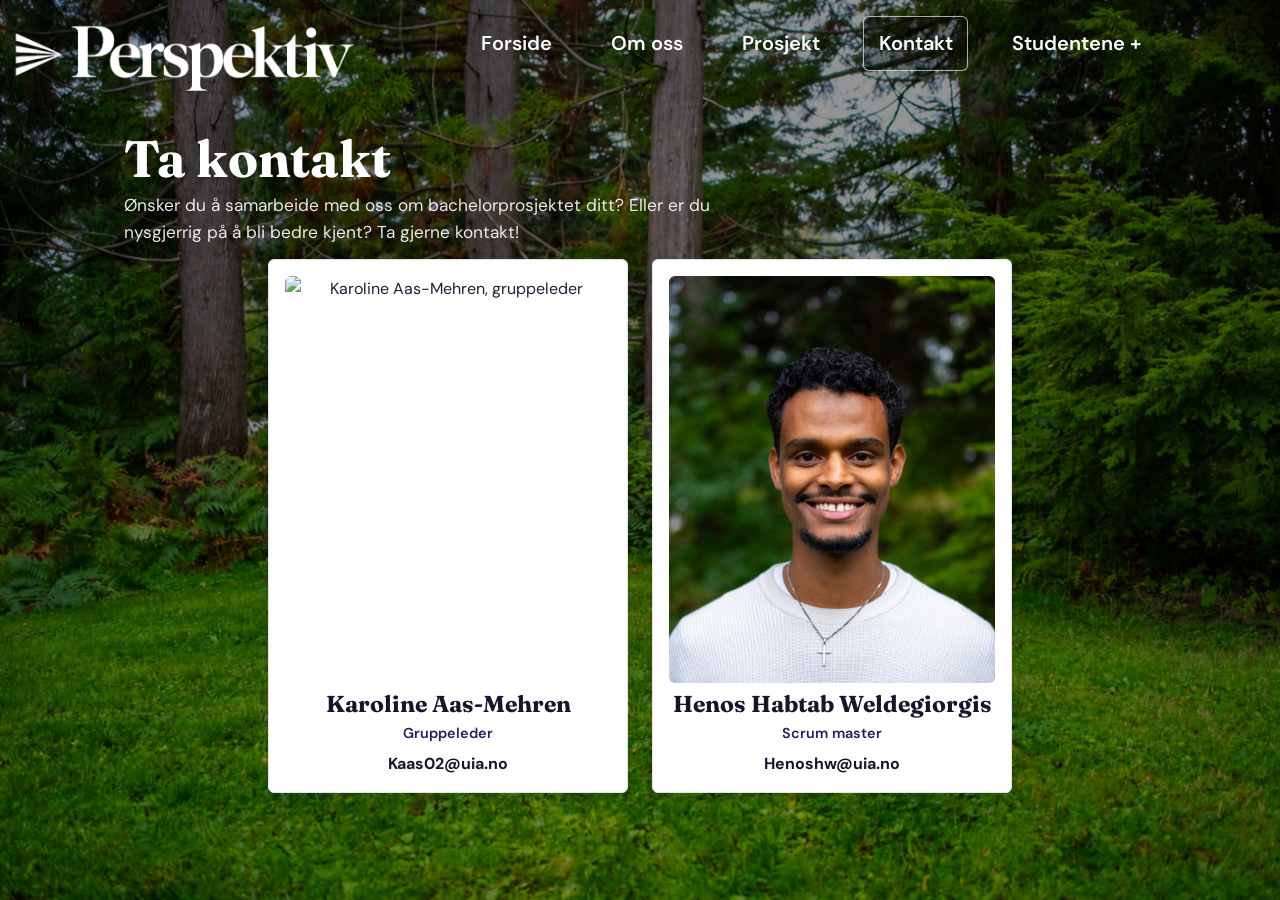
==== kontakt.html @ 9142727f "Oppdaterte kontakt, prosjekt og studentene Updated todo list  `feat: oppdater navigasjon, kontakt- o" ====
<!DOCTYPE html>
<html lang="no">
<head>
  <meta charset="UTF-8" />
  <meta name="viewport" content="width=device-width, initial-scale=1.0" />
  <title>Ta kontakt – Gruppe 3 IS-310</title>
  <meta name="description" content="Ta kontakt med Gruppe 3 i IS-310 Prosjektgjennomføring." />
  <link rel="stylesheet" href="css/style.css" />
</head>
<body class="contact-page">
  <header class="site-header">
    <div class="container">
      <nav class="main-nav" aria-label="Hovednavigasjon">
        <ul>
          <li><a href="index.html">Forside</a></li>
          <li><a href="om-oss.html">Om oss</a></li>
          <li><a href="prosjekt.html">Prosjekt</a></li>
          <li><a href="kontakt.html" class="active" aria-current="page">Kontakt</a></li>
          <li class="student-menu">
            <details>
              <summary>Studentene</summary>
              <ul class="student-menu-list">
                <li><a href="studenter/student1.html">Emma</a></li>
                <li><a href="studenter/student2.html">Milana</a></li>
                <li><a href="studenter/student3.html">Helle</a></li>
                <li><a href="studenter/student4.html">Halvard</a></li>
                <li><a href="studenter/student5.html">Karoline</a></li>
                <li><a href="studenter/student6.html">Henos</a></li>
              </ul>
            </details>
          </li>
        </ul>
      </nav>
    </div>
  </header>

  <a class="fixed-logo" href="index.html" aria-label="Gå til forsiden">
    <img src="images/Logo/Logo.png" data-large-logo="images/Logo/Logo.png" data-small-logo="images/Logo/Perspektiv.png" alt="Perspektiv" />
  </a>

  <main class="contact-content">
    <section class="hero contact-hero">
      <div class="container">
        <h1>Ta kontakt</h1>
        <p>Ønsker du å samarbeide med oss om bachelorprosjektet ditt? Eller er du nysgjerrig på å bli bedre kjent? Ta gjerne kontakt!</p>
      </div>
    </section>

    <section class="section container">
      <div class="contact-grid">
        <article class="contact-card">
          <img src="images/Logo/Ta Kontakt/Gruppe leder.jpg" alt="Karoline Aas-Mehren, gruppeleder" />
          <h2>Karoline Aas-Mehren</h2>
          <p class="role">Gruppeleder</p>
          <a href="mailto:Kaas02@uia.no">Kaas02@uia.no</a>
        </article>

        <article class="contact-card">
          <img src="images/Logo/Ta Kontakt/Scrum master.jpg" alt="Henos Habtab Weldegiorgis, scrum master" />
          <h2>Henos Habtab Weldegiorgis</h2>
          <p class="role">Scrum master</p>
          <a href="mailto:Henoshw@uia.no">Henoshw@uia.no</a>
        </article>
      </div>
    </section>
  </main>

  <script src="js/logo-scroll.js"></script>
</body>
</html>
---- css/style.css ----
/* ==========================================================================
   IS-310 Gruppe 3 – Felles stilark
   ========================================================================== */

@import url("https://fonts.googleapis.com/css2?family=DM+Sans:opsz,wght@9..40,400;9..40,500;9..40,600;9..40,700&family=Fraunces:opsz,wght@9..144,600;9..144,700&display=swap");

:root {
  --color-primary: #17152b;
  --color-primary-dark: #17152b;
  --color-secondary: #291c5c;
  --color-accent: #09203f;
  --color-hero-accent: #ffffff;
  --color-bg: #f8f7fb;
  --color-surface: #ffffff;
  --color-text: #202033;
  --color-muted: #291c5c;
  --color-border: #e4e1f0;
  --color-highlight: #f0edff;
  --radius: 6px;
  --max-width: 1080px;
  --shadow: 0 8px 24px rgba(23, 21, 43, 0.1);
}

* {
  box-sizing: border-box;
}

html {
  scroll-behavior: smooth;
}

body {
  margin: 0;
  font-family: "DM Sans", "Segoe UI", sans-serif;
  background-color: var(--color-bg);
  color: var(--color-text);
  line-height: 1.6;
}

a {
  color: var(--color-primary);
  text-decoration: none;
}

a:hover,
a:focus {
  text-decoration: underline;
}

img {
  max-width: 100%;
  display: block;
}

.container {
  max-width: var(--max-width);
  margin: 0 auto;
  padding: 0 1.5rem;
}

.site-header {
  background-color: transparent;
  color: #fff;
  position: absolute;
  top: 0;
  width: 100%;
  z-index: 20;
}

.student-page .site-header {
  z-index: 30;
}

.site-header .container {
  display: flex;
  align-items: center;
  justify-content: flex-end;
  flex-wrap: wrap;
  min-height: 4.5rem;
  padding-top: 1rem;
  padding-bottom: 1rem;
}

.fixed-logo {
  --logo-width: clamp(182px, 31.2vw, 364px);
  display: block;
  left: 1.5rem;
  position: fixed;
  top: 1.25rem;
  transform-origin: top left;
  will-change: transform;
  width: var(--logo-width);
  z-index: 30;
}

.student-page .fixed-logo {
  --logo-width: clamp(110px, 18vw, 170px);
  z-index: 5;
}

.fixed-logo img {
  height: auto;
  transition: filter 0.2s ease;
  width: 100%;
}

.fixed-logo.logo-over-image img {
  filter: brightness(0) invert(1);
}

.site-title {
  font-family: "Fraunces", Georgia, serif;
  font-size: 1.35rem;
  font-weight: 700;
  letter-spacing: 0;
  margin: 0;
  color: #fff;
}

.site-title a {
  color: #fff;
}

.site-title a:hover {
  text-decoration: none;
}

.main-nav ul {
  list-style: none;
  display: flex;
  flex-wrap: wrap;
  gap: 1.5rem;
  margin: 0;
  padding: 0;
}

.main-nav a {
  color: #fff;
  font-size: 1.08rem;
  font-weight: 600;
  border: 1px solid transparent;
  border-radius: var(--radius);
  display: inline-block;
  padding: 0.5rem 0.75rem;
}

.main-nav a:hover,
.main-nav a:focus,
.main-nav a.active {
  background-color: rgba(255, 255, 255, 0.16);
  border-color: rgba(255, 255, 255, 0.75);
  color: #fff;
  text-decoration: none;
}

.student-menu {
  position: relative;
}

.student-menu details {
  position: relative;
}

.student-menu summary {
  border: 1px solid transparent;
  border-radius: var(--radius);
  color: #fff;
  cursor: pointer;
  display: inline-block;
  font-size: 0.94rem;
  font-weight: 600;
  list-style: none;
  padding: 0.35rem 0.6rem;
}

.student-menu summary::-webkit-details-marker {
  display: none;
}

.student-menu summary::after {
  content: " +";
}

.student-menu details[open] summary,
.student-menu summary:hover,
.student-menu summary:focus {
  background-color: rgba(255, 255, 255, 0.16);
  border-color: rgba(255, 255, 255, 0.75);
  color: #fff;
}

.student-menu details[open] summary::after {
  content: " -";
}

.student-page .student-menu summary {
  background-color: rgba(255, 255, 255, 0.16);
  border-color: rgba(255, 255, 255, 0.75);
  color: #fff;
}

.student-page .main-nav a,
.student-page .student-menu summary {
  color: var(--color-primary-dark);
}

.student-page .main-nav a:hover,
.student-page .main-nav a:focus,
.student-page .student-menu summary:hover,
.student-page .student-menu summary:focus {
  background-color: var(--color-highlight);
  border-color: var(--color-border);
  color: var(--color-primary-dark);
}

.student-menu-list {
  background-color: var(--color-surface);
  border: 1px solid var(--color-border);
  border-radius: var(--radius);
  box-shadow: var(--shadow);
  display: grid;
  gap: 0;
  left: 0;
  margin: 0.75rem 0 0;
  min-width: 10rem;
  padding: 0.4rem;
  position: absolute;
  top: 100%;
  z-index: 20;
}

.student-menu details:not([open]) .student-menu-list {
  display: none;
}

.student-menu details[open] .student-menu-list {
  display: grid;
}

.student-menu-list li {
  width: 100%;
}

.student-menu-list a {
  color: var(--color-text);
  display: block;
  padding: 0.5rem 0.7rem;
}

.student-menu-list a:hover,
.student-menu-list a:focus,
.student-menu-list a.active {
  background-color: var(--color-highlight);
  color: var(--color-primary-dark);
}

.student-page-nav {
  display: flex;
  flex-wrap: wrap;
  gap: 0.65rem;
  padding-top: 5.5rem;
  position: relative;
  z-index: 1;
}

.student-page-nav a {
  border: 1px solid var(--color-border);
  border-radius: var(--radius);
  color: var(--color-primary-dark);
  display: inline-block;
  font-weight: 600;
  line-height: 1.2;
  padding: 0.45rem 0.75rem;
  position: relative;
  z-index: 1;
}

.student-page-nav a:hover,
.student-page-nav a:focus,
.student-page-nav a.active {
  background-color: var(--color-primary);
  border-color: var(--color-primary);
  color: #fff;
  text-decoration: none;
}

/* ---------- Hero-seksjon ---------- */

.hero {
  align-items: stretch;
  background: url("../images/Zoomed%20ut.jpg") center / cover;
  border-bottom: 1px solid var(--color-border);
  color: #fff;
  display: flex;
  min-height: 100vh;
  min-height: 100svh;
  padding: 8rem 0 4.5rem;
  text-align: left;
}

.contact-hero {
  background: none;
  border-bottom: none;
  color: var(--color-primary-dark);
  min-height: auto;
  padding: 6rem 0 1.5rem;
}

.contact-page .site-header {
  color: #fff;
  z-index: 20;
}

.contact-page .main-nav a,
.contact-page .student-menu summary {
  color: #fff;
  font-size: 1.25rem;
  padding: 0.65rem 0.9rem;
}

.contact-page .main-nav ul {
  gap: 1.75rem;
}

.contact-page .student-menu-list a {
  color: var(--color-text);
}

.contact-page .student-menu-list a:hover,
.contact-page .student-menu-list a:focus {
  color: var(--color-primary-dark);
}

.contact-page .main-nav a.active,
.contact-page .main-nav a:hover,
.contact-page .main-nav a:focus {
  background-color: rgba(0, 0, 0, 0.28);
  border-color: rgba(255, 255, 255, 0.65);
  color: #fff;
}

.contact-page .fixed-logo img {
  filter: brightness(0) invert(1);
}

.contact-page .site-header .main-nav a:hover,
.contact-page .student-menu summary:hover,
.contact-page .student-menu summary:focus {
  color: #fff;
}

.contact-hero h1,
.contact-hero p {
  color: #fff;
}

.contact-hero .container {
  align-items: flex-start;
  justify-content: flex-start;
}

.hero .container {
  align-items: flex-start;
  display: flex;
  flex-direction: column;
  justify-content: flex-end;
  width: 100%;
}

.hero-copy {
  max-width: 680px;
}

.hero h1 {
  font-family: "Fraunces", Georgia, serif;
  font-size: clamp(2.4rem, 5vw, 5rem);
  line-height: 1.08;
  margin: 0 0 1rem;
}

.hero h1 span {
  color: var(--color-hero-accent);
}

.hero p {
  font-size: clamp(1rem, 1.5vw, 1.3rem);
  max-width: 640px;
  margin: 0 0 1.75rem;
  color: rgba(255, 255, 255, 0.86);
}

.contact-page .hero p {
  color: rgba(255, 255, 255, 0.9);
}

.contact-page {
  background: linear-gradient(rgba(0, 0, 0, 0.42), rgba(0, 0, 0, 0.42)), url("../images/Trees.png") center center / cover no-repeat fixed;
  height: 100svh;
  overflow: hidden;
}

.contact-page > * {
  position: relative;
  z-index: 1;
}

.contact-page .contact-content {
  transform: none;
}

.contact-page .fixed-logo {
  --logo-width: clamp(182px, 31.2vw, 364px);
  left: 0;
  position: fixed;
  top: 0;
}

.contact-page .contact-hero {
  padding: 2.75rem 0 0.25rem;
}

.contact-page .contact-hero h1 {
  font-size: clamp(2rem, 4vw, 3.25rem);
  margin-bottom: 0.35rem;
}

.contact-page .contact-hero p {
  font-size: clamp(0.92rem, 1.35vw, 1.1rem);
  margin-bottom: 0;
}

.contact-page .section {
  padding: 0.25rem 1.5rem 0;
}

.contact-page .contact-content .section {
  padding: 0.25rem 1.5rem 0;
}

.contact-page .contact-grid {
  gap: 1.5rem;
  grid-template-columns: repeat(2, minmax(0, 360px));
  justify-content: center;
  justify-items: center;
  margin-top: 0.25rem;
}

.contact-page .contact-card {
  justify-self: center;
  padding: 1rem;
  width: min(100%, 360px);
}

.contact-page .contact-card img {
  aspect-ratio: 4 / 5;
  max-width: none;
  margin-bottom: 0.5rem;
  width: 100%;
}

.contact-page .contact-card h2 {
  font-size: clamp(1rem, 1.8vw, 1.45rem);
  line-height: 1.15;
}

.contact-page .contact-card .role {
  font-size: 0.9rem;
  margin-bottom: 0.35rem;
}

.btn {
  display: inline-block;
  padding: 0.78rem 1.35rem;
  background-color: var(--color-accent);
  color: #fff;
  font-weight: 700;
  border-radius: var(--radius);
  transition: transform 0.15s ease, box-shadow 0.15s ease;
}

.scroll-indicator {
  margin-top: 1.5rem;
}

.scroll-indicator a {
  display: inline-flex;
  align-items: center;
  justify-content: center;
  width: 2.8rem;
  height: 2.8rem;
  border: 1px solid rgba(255, 255, 255, 0.7);
  border-radius: 50%;
  background: rgba(255, 255, 255, 0.08);
  color: #fff;
  font-size: 1.7rem;
  line-height: 1;
  text-decoration: none;
  transition: transform 0.15s ease, background-color 0.15s ease;
}

.scroll-indicator a:hover,
.scroll-indicator a:focus {
  transform: translateY(2px);
  background: rgba(255, 255, 255, 0.16);
  text-decoration: none;
}

.btn:hover,
.btn:focus {
  transform: translateY(-2px);
  box-shadow: 0 6px 14px rgba(0, 0, 0, 0.15);
  text-decoration: none;
}

/* ---------- Generelle seksjoner ---------- */

.section {
  padding: 3.75rem 0;
}

.cta-row {
  margin-top: 1rem;
}

.about-page .section {
  padding: 1.25rem 0;
}

.about-page > .section:not(#om-oss-start):not(.about-media-section):not(.about-highlights) {
  display: none;
}

.about-media-section {
  align-items: center;
  display: grid;
  gap: clamp(1.5rem, 5vw, 4rem);
  grid-template-columns: minmax(0, 0.8fr) minmax(0, 1.4fr);
  padding-bottom: 3rem;
  padding-top: 3rem;
}

.about-video-copy {
  max-width: 28rem;
}

.about-text-copy {
  grid-column: 1;
}

.about-text-copy > p {
  color: var(--color-muted);
  margin: 0 0 0.85rem;
}

.about-text-copy > p:first-of-type {
  color: var(--color-primary-dark);
  font-family: "Fraunces", Georgia, serif;
  font-size: 1.2rem;
  line-height: 1.3;
}

.about-video-column {
  grid-column: 2;
}

.about-kicker {
  color: var(--color-accent);
  font-size: 0.76rem;
  font-weight: 700;
  letter-spacing: 0.08em;
  margin: 0 0 0.5rem;
  text-transform: uppercase;
}

.about-media-section h2 {
  font-size: clamp(1.7rem, 3vw, 2.6rem);
  margin-bottom: 0.7rem;
}

.about-text-copy > p:last-child {
  color: var(--color-muted);
  margin-bottom: 0;
}

.about-video {
  background-color: #101b2d;
  border-radius: var(--radius);
  box-shadow: var(--shadow);
  display: block;
  max-height: 30rem;
  object-fit: cover;
  width: 100%;
}

.about-highlights {
  display: grid;
  gap: 1rem;
  grid-template-columns: repeat(3, minmax(0, 1fr));
  padding-bottom: 3.5rem;
  padding-top: 0;
}

.about-highlights article {
  background-color: var(--color-surface);
  border: 1px solid var(--color-border);
  border-top: 3px solid var(--color-accent);
  border-radius: var(--radius);
  box-shadow: var(--shadow);
  padding: 1.25rem;
}

.about-highlights strong {
  color: var(--color-primary-dark);
  display: block;
  font-family: "Fraunces", Georgia, serif;
  font-size: 1.15rem;
  margin-bottom: 0.25rem;
}

.about-highlights h3 {
  color: var(--color-primary-dark);
  font-family: "Fraunces", Georgia, serif;
  font-size: 1.35rem;
  line-height: 1.15;
  margin: 0 0 0.75rem;
}

.about-highlights p {
  color: var(--color-muted);
  margin: 0 0 0.75rem;
}

.about-highlights p:last-child {
  margin-bottom: 0;
}

.section h2 {
  font-family: "Fraunces", Georgia, serif;
  font-size: 2rem;
  line-height: 1.2;
  margin: 0 0 1rem;
  color: var(--color-primary-dark);
}

.section-intro {
  max-width: 720px;
  margin: 0 auto 2rem;
  text-align: center;
  color: var(--color-muted);
}

/* ---------- Kontakt og CTA ---------- */

.contact-grid {
  display: grid;
  grid-template-columns: repeat(auto-fit, minmax(260px, 1fr));
  gap: 1.5rem;
  margin-top: 2rem;
}

.contact-card {
  background-color: var(--color-surface);
  border: 1px solid var(--color-border);
  border-radius: var(--radius);
  box-shadow: var(--shadow);
  padding: 1.5rem;
  text-align: center;
}

.contact-card img {
  width: 100%;
  max-width: 320px;
  aspect-ratio: 4 / 5;
  object-fit: cover;
  border-radius: var(--radius);
  margin: 0 auto 1rem;
  display: block;
}

.contact-card h2 {
  font-family: "Fraunces", Georgia, serif;
  font-size: 1.8rem;
  margin: 0 0 0.25rem;
  color: var(--color-primary-dark);
}

.contact-card .role {
  color: var(--color-muted);
  font-weight: 600;
  margin: 0 0 0.75rem;
}

.contact-card a {
  font-weight: 700;
  color: var(--color-primary);
}

/* ---------- Studentkort på forsiden ---------- */

.student-grid {
  display: grid;
  grid-template-columns: repeat(auto-fit, minmax(220px, 1fr));
  gap: 1.5rem;
}

@media (min-width: 900px) {
  .student-grid {
    grid-template-columns: repeat(6, 1fr);
  }

  .student-grid .card {
    grid-column: span 2;
  }
}

.card {
  background-color: var(--color-surface);
  border: 1px solid var(--color-border);
  border-radius: var(--radius);
  box-shadow: var(--shadow);
  padding: 1.75rem 1.5rem;
  text-align: center;
  transition: transform 0.15s ease, box-shadow 0.15s ease;
  position: relative;
}

.card:hover {
  transform: translateY(-4px);
  box-shadow: 0 12px 28px rgba(23, 21, 43, 0.14);
}

.card > a::after {
  content: "";
  position: absolute;
  inset: 0;
  border-radius: var(--radius);
}

.card .avatar {
  width: 96px;
  height: 96px;
  border-radius: 50%;
  background-color: var(--color-highlight);
  overflow: hidden;
  margin: 0 auto 1rem;
  display: flex;
  align-items: center;
  justify-content: center;
  font-size: 2rem;
  font-weight: 700;
  color: var(--color-primary);
}

.card .avatar img {
  height: 100%;
  object-fit: cover;
  width: 100%;
}

.card h3 {
  font-family: "Fraunces", Georgia, serif;
  margin: 0 0 0.25rem;
}

.card .role {
  color: var(--color-muted);
  font-size: 0.95rem;
  margin-bottom: 1rem;
}

.card-links a {
  display: inline-block;
  margin: 0 0.35rem;
  font-weight: 600;
}

/* ---------- Verdiliste / kvaliteter ---------- */

.value-list {
  list-style: none;
  padding: 0;
  margin: 0;
  display: grid;
  grid-template-columns: repeat(12, minmax(0, 1fr));
  gap: 1rem;
  align-items: stretch;
}

.value-list li {
  background-color: var(--color-surface);
  border: 1px solid var(--color-border);
  border-radius: var(--radius);
  border-left: 3px solid var(--color-accent);
  padding: 1.1rem 1.25rem;
  box-shadow: var(--shadow);
  grid-column: span 4;
}

.value-list li:nth-child(4),
.value-list li:nth-child(5) {
  grid-column: span 6;
  justify-self: center;
  width: min(100%, 27rem);
}

.value-list li strong {
  display: block;
  color: var(--color-primary-dark);
  margin-bottom: 0.25rem;
}

/* ---------- Praksisprosjekter ---------- */

.practice-section {
  padding-top: 0;
}

.practice-grid {
  display: grid;
  grid-template-columns: repeat(4, minmax(0, 1fr));
  gap: 1rem;
}

.practice-card {
  display: flex;
  flex-direction: column;
  align-items: flex-start;
  background-color: var(--color-surface);
  border: 1px solid var(--color-border);
  border-radius: var(--radius);
  box-shadow: var(--shadow);
  padding: 1.5rem;
  transition: transform 0.15s ease, box-shadow 0.15s ease;
}

.practice-card:hover {
  transform: translateY(-4px);
  box-shadow: 0 12px 28px rgba(23, 21, 43, 0.14);
}

.practice-logo {
  display: flex;
  align-items: center;
  justify-content: center;
  width: 100%;
  height: 5rem;
  margin-bottom: 1rem;
}

.practice-logo img {
  max-height: 5rem;
  max-width: 100%;
  object-fit: contain;
}

.practice-card h3 {
  margin: 0 0 0.5rem;
  font-family: "Fraunces", Georgia, serif;
}

.practice-card p {
  flex-grow: 1;
  margin: 0 0 1.25rem;
  color: var(--color-muted);
}

.practice-card .btn {
  margin-top: auto;
}

@media (max-width: 767px) {
  .about-media-section {
    gap: 1.25rem;
    grid-template-columns: 1fr;
    padding-bottom: 2rem;
    padding-top: 2rem;
  }

  .about-text-copy,
  .about-video-column {
    grid-column: 1;
  }

  .about-highlights {
    gap: 1.5rem;
    grid-template-columns: 1fr;
    padding-bottom: 2.5rem;
  }

  .value-list {
    grid-template-columns: 1fr;
  }

  .value-list li,
  .value-list li:nth-child(4),
  .value-list li:nth-child(5) {
    grid-column: auto;
    width: 100%;
    justify-self: stretch;
  }

  .practice-section {
    padding-top: 1rem;
  }

  .practice-grid {
    grid-template-columns: 1fr;
  }
}

/* ---------- Studentprofilside ---------- */

.student-page {
  height: 100svh;
  overflow: hidden;
}

.student-page main {
  height: calc(100svh - 4.25rem);
  overflow: hidden;
}

.student-page main > .section:first-of-type {
  padding: 0.7rem 1.5rem 0;
}

.profile {
  margin: 0 auto;
  max-width: 980px;
  background-color: var(--color-surface);
  border: 1px solid var(--color-border);
  border-radius: var(--radius);
  box-shadow: var(--shadow);
  padding: 1.5rem;
  display: grid;
  grid-template-columns: 180px 1fr;
  gap: 2.25rem;
}

.profile .avatar {
  width: 160px;
  height: 160px;
  border-radius: 50%;
  background-color: var(--color-highlight);
  overflow: hidden;
  display: flex;
  align-items: center;
  justify-content: center;
  font-size: 3rem;
  font-weight: 700;
  color: var(--color-primary);
}

.profile .avatar img {
  height: 100%;
  object-fit: cover;
  width: 100%;
}

.profile-sidebar {
  width: 160px;
}

.student-project {
  align-self: start;
  text-align: center;
  width: 160px;
}

.student-project h2 {
  color: var(--color-primary-dark);
  font-size: 1rem;
  margin: 1.5rem 0 0.5rem;
}

.student-project a {
  align-items: center;
  display: flex;
  height: 4.5rem;
  justify-content: center;
  padding: 0;
  position: relative;
}

.student-project a:hover,
.student-project a:focus {
  text-decoration: none;
}

.student-project img {
  max-height: 100%;
  max-width: 100%;
  object-fit: contain;
}

.student-project img.uia-project-logo {
  max-width: 78%;
}

.student-project img.krs-project-logo {
  transform: scale(1.15);
}

.profile .role {
  color: var(--color-primary);
  font-weight: 600;
  font-size: 0.95rem;
  margin: 0.25rem 0 0.75rem;
  letter-spacing: 0.01em;
  padding-bottom: 0.75rem;
  border-bottom: 1px solid var(--color-border);
}

.profile-links{
  display: flex;
  gap: 0.5rem;
  margin-top: 0.75rem;
}

.student-page .profile h1 {
  font-size: clamp(1.9rem, 3vw, 2.8rem);
  line-height: 1.1;
  margin: 0;
}

.student-page .profile p:not(.role) {
  font-size: clamp(0.88rem, 1.2vw, 1.05rem);
  line-height: 1.4;
  margin: 0 0 0.65rem;
}

.icon-link{
  width: 34px;
  height: 34px;
  border-radius: 50%;
  border: 1.5px solid currentColor;
  display: flex;
  align-items: center;
  justify-content: center;
  transition: background-color .15s, color .15s;
}

.icon-link svg{
  width: 16px;
  height: 16px;
  fill: currentColor;
}

.icon-link:hover,
.icon-link:focus-visible{
  background-color: currentColor;
}

.mail-text {
  display: inline-flex;
  align-items: center;
  font-size: 0.92rem;
  color: var(--color-muted);
  font-weight: 500;
  margin-left: 4px;
}

.mail-text:hover,
.mail-text:focus-visible {
  color: var(--color-primary);
  text-decoration: underline;
}

.icon-link:hover svg,
.icon-link:focus-visible svg{
  fill: var(--bakgrunnsfarge, #fff);
}

.video-placeholder {
  background-color: #eaf1ed;
  border: 2px dashed var(--color-border);
  border-radius: var(--radius);
  padding: 2rem;
  text-align: center;
  color: var(--color-muted);
  margin-top: 1.5rem;
}

@media (max-width: 640px) {
  .student-page .profile {
    grid-template-columns: 72px 1fr;
    gap: 0.75rem;
    padding: 0.75rem;
  }

  .student-page .profile .avatar {
    height: 64px;
    margin: 0;
    width: 64px;
  }

  .student-page .profile h1 {
    font-size: 1.5rem;
  }

  .student-page .profile .role {
    font-size: 0.75rem;
    margin-bottom: 0.45rem;
    padding-bottom: 0.4rem;
  }

  .student-page .profile p:not(.role) {
    font-size: 0.75rem;
    line-height: 1.3;
    margin-bottom: 0.4rem;
  }
}

/* ---------- Prosjektside ---------- */

.project-page {
  background-color: #101b2d;
}

.project-page .site-header {
  color: #fff;
}

.project-hero {
  align-items: flex-end;
  background: linear-gradient(90deg, rgba(8, 18, 32, 0.82) 0%, rgba(8, 18, 32, 0.54) 32%, rgba(8, 18, 32, 0.16) 72%, rgba(8, 18, 32, 0.04) 100%), url("../images/NRL-Bilder/Helikopter.jpg") center / cover;
  display: flex;
  min-height: 78svh;
  padding: 8rem 0 4rem;
}

.project-hero-overlay {
  color: #fff;
  margin-left: max(1.5rem, calc((100vw - var(--max-width)) / 2 + 1.5rem));
  max-width: min(42rem, calc(100% - 3rem));
  padding: 0;
  text-shadow: 0 2px 14px rgba(0, 0, 0, 0.35);
}

.project-kicker {
  color: #d8e2f0;
  font-size: 0.76rem;
  font-weight: 700;
  letter-spacing: 0.08em;
  margin: 0 0 0.55rem;
  text-transform: uppercase;
}

.project-hero h1 {
  color: #fff;
  font-family: "Fraunces", Georgia, serif;
  font-size: clamp(2rem, 4vw, 3.6rem);
  line-height: 1.05;
  margin: 0 0 0.9rem;
}

.project-intro {
  max-width: 38rem;
}

.project-intro p {
  color: #f5f7fb;
  font-size: clamp(0.92rem, 1.25vw, 1.08rem);
  line-height: 1.55;
  margin: 0 0 0.8rem;
}

.project-intro p:last-child {
  margin-bottom: 0;
}

.project-section {
  padding-bottom: 4rem;
  padding-top: 4rem;
}

.project-section-heading {
  margin-bottom: 1.5rem;
  max-width: 42rem;
}

.project-page .project-section-heading .project-kicker {
  color: #d8e2f0;
}

.project-section h2 {
  color: #fff;
  font-family: "Fraunces", Georgia, serif;
  font-size: clamp(1.8rem, 3vw, 2.7rem);
  line-height: 1.1;
  margin: 0;
}

.project-cta {
  display: flex;
  justify-content: center;
  margin: 2rem 0 0;
  padding: 0 1.5rem 3rem;
}

.project-cta .btn {
  background: transparent;
  border: 1px solid rgba(255, 255, 255, 0.7);
  box-shadow: none;
  color: #fff;
  font-size: 0.95rem;
  letter-spacing: 0.02em;
  padding: 0.9rem 1.5rem;
}

.project-cta .btn:hover,
.project-cta .btn:focus {
  background: rgba(255, 255, 255, 0.06);
  border-color: rgba(255, 255, 255, 0.9);
}

.project-practice-links {
  display: grid;
  gap: 1rem;
  grid-template-columns: repeat(4, minmax(0, 1fr));
  margin: 0 auto;
  max-width: var(--max-width);
  padding: 0 1.5rem 4rem;
}

.project-practice-links a {
  align-items: center;
  background: #fff;
  border: 1px solid rgba(255, 255, 255, 0.8);
  border-radius: var(--radius);
  display: flex;
  height: 7rem;
  justify-content: center;
  padding: 1rem;
  transition: transform 0.15s ease, box-shadow 0.15s ease;
}

.project-practice-links a:hover,
.project-practice-links a:focus {
  box-shadow: 0 10px 24px rgba(0, 0, 0, 0.2);
  transform: translateY(-3px);
}

.project-practice-links img {
  max-height: 100%;
  max-width: 100%;
  object-fit: contain;
}

.solution-grid {
  display: grid;
  gap: 1.5rem;
  grid-template-columns: repeat(12, minmax(0, 1fr));
}

.news-collage {
  display: grid;
  gap: 1.5rem;
  grid-template-columns: repeat(12, minmax(0, 1fr));
}

.solution-grid figure,
.news-collage figure {
  break-inside: avoid;
  margin: 0;
  overflow: hidden;
  border-radius: 16px;
}

.solution-grid img,
.news-collage img {
  display: block;
  height: auto;
  width: 100%;
}

.solution-grid figure:nth-child(1) {
  grid-column: 1 / span 8;
  grid-row: 1 / span 2;
  border-radius: 20px;
  width: 100%;
}

.solution-grid figure:nth-child(2) {
  grid-column: 9 / span 4;
  grid-row: 1;
}

.solution-grid figure:nth-child(3) {
  grid-column: 9 / span 4;
  grid-row: 2;
}

.solution-grid figure:nth-child(2),
.solution-grid figure:nth-child(3) {
  justify-self: start;
  width: 75%;
}

.solution-grid figure:nth-child(4) {
  grid-column: 7 / span 6;
  grid-row: 3 / span 2;
}

.solution-grid figure:nth-child(5) {
  grid-column: 1 / span 6;
  grid-row: 4;
}

.solution-grid figure:nth-child(6) {
  grid-column: 1 / span 6;
  grid-row: 3;
}

.project-news-section {
  max-width: none;
  overflow: hidden;
  padding-left: 0;
  padding-right: 0;
}

.project-news-section .container {
  margin-bottom: 0;
}

.news-collage {
  margin: 0 auto;
  max-width: var(--max-width);
  padding: 0 1.5rem;
}

.news-collage figure:nth-child(1) {
  grid-column: 1 / span 4;
  grid-row: 3;
}

.news-collage figure:nth-child(2) {
  grid-column: 5 / span 4;
  grid-row: 3;
}

.news-collage figure:nth-child(3) {
  grid-column: 9 / span 4;
  grid-row: 1;
}

.news-collage figure:nth-child(4) {
  grid-column: 9 / span 4;
  grid-row: 3;
}

.news-collage figure:nth-child(5) {
  grid-column: 1 / span 8;
  grid-row: 1 / span 2;
}

.news-collage figure:nth-child(6) {
  grid-column: 9 / span 4;
  grid-row: 2;
}

@media (max-width: 767px) {
  .project-hero {
    min-height: 86svh;
    padding: 7rem 1.5rem 2rem;
  }

  .project-hero-overlay {
    margin-left: 0;
    max-width: 100%;
    padding: 0;
  }

  .project-hero h1 {
    font-size: 2.1rem;
  }

  .project-intro p {
    font-size: 0.9rem;
  }

  .project-section {
    padding-bottom: 2.5rem;
    padding-top: 2.5rem;
  }

  .solution-grid {
    grid-template-columns: 1fr;
  }

  .news-collage {
    grid-template-columns: 1fr;
    padding-left: 1.5rem;
    padding-right: 1.5rem;
  }

  .solution-grid figure:nth-child(n) {
    grid-column: auto;
    grid-row: auto;
    width: 100%;
  }

  .news-collage figure:nth-child(n) {
    grid-column: auto;
    grid-row: auto;
  }

  .project-practice-links {
    grid-template-columns: repeat(2, minmax(0, 1fr));
    padding-bottom: 2.5rem;
  }
}

/* ---------- Footer ---------- */

.site-footer {
  background-color: var(--color-primary-dark);
  color: rgba(255, 255, 255, 0.85);
  text-align: center;
  padding: 1.5rem 0;
  margin-top: 3rem;
  font-size: 0.9rem;
}

.student-page > .site-footer {
  align-items: center;
  display: flex;
  height: 4.25rem;
  justify-content: center;
  margin-top: 0;
  padding: 0;
}

.site-footer .footer-tagline {
  margin: 0 0 0.5rem;
  font-size: 0.74rem;
  letter-spacing: 0.04em;
  opacity: 0.8;
}

.site-footer .footer-cta {
  display: flex;
  flex-direction: column;
  align-items: center;
  gap: 0.75rem;
  margin: 0 0 1rem;
}

.site-footer a {
  color: #fff;
}

.footer-brand {
  font-family: "Fraunces", Georgia, serif;
  font-size: 1.35rem;
  margin-top: 0;
}

@media (max-width: 767px) {
  .fixed-logo {
    --logo-width: clamp(110px, 42vw, 170px);
    left: 1rem;
    top: 1rem;
  }

  .site-header .container {
    justify-content: flex-end;
    padding-top: 0.85rem;
    padding-bottom: 0.85rem;
  }

  .main-nav ul {
    gap: 0.75rem;
  }

  .hero {
    min-height: 100vh;
    min-height: 100svh;
    padding-top: 7rem;
    padding-bottom: 3rem;
  }

  .contact-page .contact-hero {
    min-height: auto;
    padding: 5.25rem 0 0.5rem;
  }

  .contact-page .contact-hero h1 {
    font-size: 2rem;
  }

  .contact-page .contact-hero p {
    font-size: 0.86rem;
    line-height: 1.35;
  }

  .contact-page .contact-card img {
    max-width: 155px;
  }

  .contact-page .contact-grid {
    gap: 0.5rem;
    grid-template-columns: repeat(2, minmax(0, 1fr));
  }
}
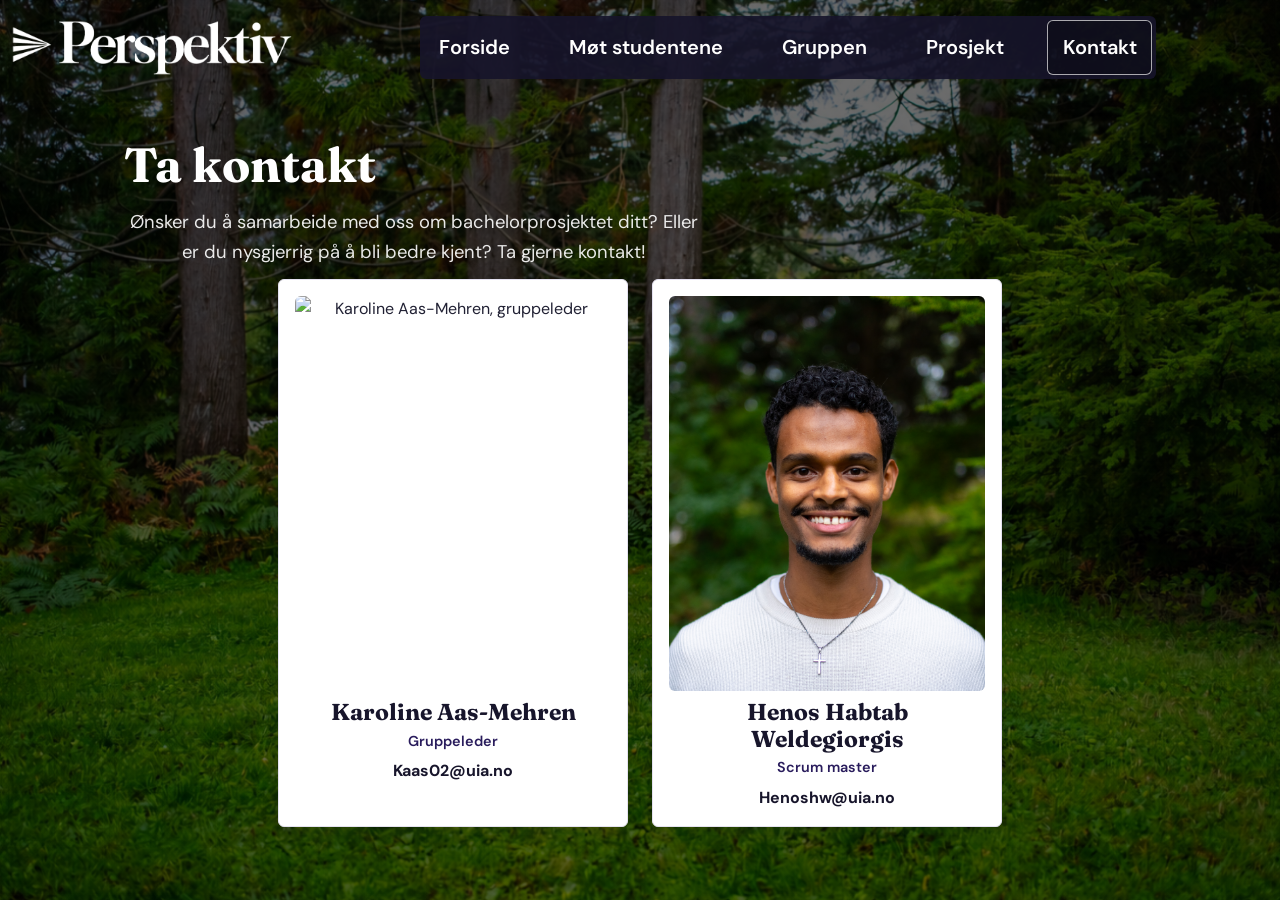
==== commit 7765bb50: "Endringer i layout. Litt mobiltilpasset. Studentmeny fjernet til fordel for egen side: Møt studenten" ====
--- a/kontakt.html
+++ b/kontakt.html
@@ -11,25 +11,17 @@
   <header class="site-header">
     <div class="container">
       <nav class="main-nav" aria-label="Hovednavigasjon">
-        <ul>
+        <details class="nav-menu" open>
+          <summary>Meny</summary>
+          <ul>
           <li><a href="index.html">Forside</a></li>
-          <li><a href="om-oss.html">Om oss</a></li>
+          <li><a href="møt-studentene.html">Møt studentene</a></li>
+          <li><a href="om-oss.html">Gruppen</a></li>
           <li><a href="prosjekt.html">Prosjekt</a></li>
           <li><a href="kontakt.html" class="active" aria-current="page">Kontakt</a></li>
-          <li class="student-menu">
-            <details>
-              <summary>Studentene</summary>
-              <ul class="student-menu-list">
-                <li><a href="studenter/student1.html">Emma</a></li>
-                <li><a href="studenter/student2.html">Milana</a></li>
-                <li><a href="studenter/student3.html">Helle</a></li>
-                <li><a href="studenter/student4.html">Halvard</a></li>
-                <li><a href="studenter/student5.html">Karoline</a></li>
-                <li><a href="studenter/student6.html">Henos</a></li>
-              </ul>
-            </details>
-          </li>
-        </ul>
+          
+          </ul>
+        </details>
       </nav>
     </div>
   </header>
--- a/css/style.css
+++ b/css/style.css
@@ -47,6 +47,19 @@
   text-decoration: underline;
 }
 
+body:not(.project-page) a:focus-visible,
+body:not(.project-page) .nav-menu > summary:focus-visible {
+  outline: 2px solid currentColor;
+  outline-offset: 3px;
+}
+
+body:not(.project-page) .main-nav a,
+body:not(.project-page) .nav-menu > summary,
+body:not(.project-page) .student-menu summary,
+body:not(.project-page) .student-page-nav a {
+  transition: background-color 0.15s ease, border-color 0.15s ease, color 0.15s ease;
+}
+
 img {
   max-width: 100%;
   display: block;
@@ -95,7 +108,7 @@
 
 .student-page .fixed-logo {
   --logo-width: clamp(110px, 18vw, 170px);
-  z-index: 5;
+  z-index: 31;
 }
 
 .fixed-logo img {
@@ -125,13 +138,17 @@
   text-decoration: none;
 }
 
-.main-nav ul {
+.main-nav > .nav-menu > ul {
   list-style: none;
   display: flex;
   flex-wrap: wrap;
   gap: 1.5rem;
   margin: 0;
   padding: 0;
+}
+
+.nav-menu > summary {
+  display: none;
 }
 
 .main-nav a {
@@ -264,8 +281,10 @@
 }
 
 .student-page-nav a {
+  background-color: var(--color-surface);
   border: 1px solid var(--color-border);
   border-radius: var(--radius);
+  box-shadow: 0 2px 8px rgba(23, 21, 43, 0.12);
   color: var(--color-primary-dark);
   display: inline-block;
   font-weight: 600;
@@ -288,7 +307,11 @@
 
 .hero {
   align-items: stretch;
-  background: url("../images/Zoomed%20ut.jpg") center / cover;
+  background-color: var(--color-primary-dark);
+  background-image: url("../images/Zoomed%20ut.jpg");
+  background-position: center;
+  background-repeat: no-repeat;
+  background-size: contain;
   border-bottom: 1px solid var(--color-border);
   color: #fff;
   display: flex;
@@ -318,7 +341,7 @@
   padding: 0.65rem 0.9rem;
 }
 
-.contact-page .main-nav ul {
+.contact-page .main-nav > .nav-menu > ul {
   gap: 1.75rem;
 }
 
@@ -355,16 +378,137 @@
 }
 
 .contact-hero .container {
-  align-items: flex-start;
-  justify-content: flex-start;
+  align-items: center;
+  justify-content: center;
+  text-align: center;
 }
 
 .hero .container {
   align-items: flex-start;
   display: flex;
   flex-direction: column;
+  row-gap: 0.75rem;
   justify-content: flex-end;
   width: 100%;
+}
+
+.home-hero {
+  background-image: url("../images/%C3%85pen%20venstre.jpg");
+  background-size: cover;
+}
+
+.home-hero .container {
+  justify-content: center;
+  transform: translateY(-2rem);
+}
+
+@media (min-aspect-ratio: 5 / 3) and (min-width: 768px) {
+  .home-hero {
+    background-size: contain;
+  }
+}
+
+body:not(.project-page):not(.student-page) .site-header .main-nav {
+  background-color: rgba(23, 21, 43, 0.9);
+  border-radius: var(--radius);
+  padding: 0.25rem;
+}
+
+.student-page .site-header .main-nav {
+  background-color: rgba(255, 255, 255, 0.96);
+  border: 1px solid var(--color-border);
+  border-radius: var(--radius);
+  padding: 0.25rem;
+}
+
+.student-list-page main > .section:first-child {
+  padding-top: 10rem;
+}
+
+.student-list-page {
+  background: url("../images/Trees.png") center / cover no-repeat fixed;
+}
+
+.student-list-page main > .section > h2,
+.student-list-page main > .section > p {
+  color: #fff;
+  text-shadow: 0 1px 4px rgba(23, 21, 43, 0.8);
+}
+
+.about-page > .hero {
+  background-image: url("../images/%C3%85pen%20venstre.jpg");
+  background-position: center top;
+  background-size: contain;
+  padding: 7rem 0 1.5rem;
+}
+
+.about-hero .container {
+  justify-content: center;
+}
+
+@media (min-width: 1280px) {
+  .about-hero .container {
+    transform: translateY(1.5rem);
+  }
+}
+
+.about-hero .cta-row {
+  margin-top: 0;
+}
+
+.about-hero .scroll-indicator {
+  margin-top: 0;
+}
+
+@media (min-width: 1280px) {
+  .about-hero .about-text-copy {
+    width: clamp(21rem, 27vw, 24rem);
+    padding: 0.8rem;
+    font-size: clamp(0.88rem, 1.1vw, 0.92rem);
+    line-height: 1.35;
+  }
+
+  .about-hero .about-text-copy h2 {
+    font-size: clamp(1.65rem, 2vw, 1.8rem);
+  }
+
+  .about-hero .about-text-copy > p:first-of-type {
+    font-size: clamp(0.95rem, 1.1vw, 1rem);
+    line-height: 1.2;
+    margin-bottom: 0.55rem;
+  }
+
+  .about-hero .about-text-copy > p:not(:first-of-type) {
+    margin-bottom: 0.55rem;
+  }
+}
+
+@media (max-width: 1279px) {
+  .about-hero .about-text-copy {
+    max-width: none;
+    width: 100%;
+  }
+
+  .about-page > .hero {
+    background-image: none;
+    display: block;
+    min-height: auto;
+    padding: 0 0 2rem;
+  }
+
+  .about-page > .hero::before {
+    aspect-ratio: 3 / 2;
+    background: url("../images/%C3%85pen%20venstre.jpg") center / contain no-repeat;
+    content: "";
+    display: block;
+    width: 100%;
+  }
+
+  .about-hero .container {
+    justify-content: flex-start;
+    padding-top: 1.5rem;
+    transform: none;
+  }
 }
 
 .hero-copy {
@@ -394,9 +538,10 @@
 }
 
 .contact-page {
-  background: linear-gradient(rgba(0, 0, 0, 0.42), rgba(0, 0, 0, 0.42)), url("../images/Trees.png") center center / cover no-repeat fixed;
-  height: 100svh;
-  overflow: hidden;
+  background: linear-gradient(rgba(0, 0, 0, 0.58), rgba(0, 0, 0, 0.58)), url("../images/Trees.png") center center / cover no-repeat fixed;
+  min-height: 100vh;
+  min-height: 100svh;
+  overflow-x: hidden;
 }
 
 .contact-page > * {
@@ -409,7 +554,7 @@
 }
 
 .contact-page .fixed-logo {
-  --logo-width: clamp(182px, 31.2vw, 364px);
+  --logo-width: clamp(160px, 26vw, 300px);
   left: 0;
   position: fixed;
   top: 0;
@@ -420,12 +565,13 @@
 }
 
 .contact-page .contact-hero h1 {
-  font-size: clamp(2rem, 4vw, 3.25rem);
+  font-size: clamp(2.125rem, 3.75vw, 3.125rem);
   margin-bottom: 0.35rem;
 }
 
 .contact-page .contact-hero p {
-  font-size: clamp(0.92rem, 1.35vw, 1.1rem);
+  font-size: clamp(1.06rem, 1.44vw, 1.25rem);
+  max-width: 580px;
   margin-bottom: 0;
 }
 
@@ -439,7 +585,7 @@
 
 .contact-page .contact-grid {
   gap: 1.5rem;
-  grid-template-columns: repeat(2, minmax(0, 360px));
+  grid-template-columns: repeat(2, minmax(0, 350px));
   justify-content: center;
   justify-items: center;
   margin-top: 0.25rem;
@@ -448,7 +594,7 @@
 .contact-page .contact-card {
   justify-self: center;
   padding: 1rem;
-  width: min(100%, 360px);
+  width: min(100%, 350px);
 }
 
 .contact-page .contact-card img {
@@ -545,22 +691,65 @@
 
 .about-text-copy {
   grid-column: 1;
+  color: #fff;
+  max-width: min(100%, 24rem);
+  padding: 1rem;
+  text-shadow: 0 2px 12px rgba(23, 21, 43, 0.9);
+}
+
+.about-text-copy h2 {
+  color: #fff;
+  font-family: "Fraunces", Georgia, serif;
+  font-size: clamp(1.55rem, 2.5vw, 2.2rem);
+  line-height: 1.15;
+  margin: 0 0 0.7rem;
 }
 
 .about-text-copy > p {
-  color: var(--color-muted);
+  color: #fff;
   margin: 0 0 0.85rem;
 }
 
 .about-text-copy > p:first-of-type {
-  color: var(--color-primary-dark);
+  color: #fff;
   font-family: "Fraunces", Georgia, serif;
   font-size: 1.2rem;
   line-height: 1.3;
 }
 
+.about-hero .about-text-copy {
+  background-color: rgba(23, 21, 43, 0.78);
+  border: 1px solid rgba(255, 255, 255, 0.2);
+  box-shadow: 0 10px 28px rgba(0, 0, 0, 0.2);
+}
+
+.about-hero .about-text-copy h2,
+.about-hero .about-text-copy > p {
+  color: #fff;
+  text-shadow: 0 1px 3px rgba(0, 0, 0, 0.65);
+}
+
+.about-hero .about-text-copy > p:last-child {
+  border-top: 1px solid rgba(255, 255, 255, 0.32);
+  color: #fff;
+  font-size: clamp(1.05rem, 1.12em, 1.18rem);
+  font-weight: 700;
+  line-height: 1.3;
+  margin-top: 0.65rem;
+  padding-top: 0.75rem;
+  text-shadow: 0 1px 3px rgba(0, 0, 0, 0.65);
+}
+
 .about-video-column {
-  grid-column: 2;
+  grid-column: 1;
+  margin: 0 auto;
+  max-width: 52rem;
+  width: 100%;
+}
+
+.about-video-section {
+  display: grid;
+  grid-template-columns: minmax(0, 1fr);
 }
 
 .about-kicker {
@@ -737,8 +926,8 @@
 }
 
 .card .avatar {
-  width: 96px;
-  height: 96px;
+  width: 160px;
+  height: 160px;
   border-radius: 50%;
   background-color: var(--color-highlight);
   overflow: hidden;
@@ -868,6 +1057,12 @@
   margin-top: auto;
 }
 
+@media (min-width: 768px) and (max-width: 1080px) {
+  .practice-grid {
+    grid-template-columns: repeat(2, minmax(0, 1fr));
+  }
+}
+
 @media (max-width: 767px) {
   .about-media-section {
     gap: 1.25rem;
@@ -911,13 +1106,15 @@
 /* ---------- Studentprofilside ---------- */
 
 .student-page {
-  height: 100svh;
-  overflow: hidden;
+  background: url("../images/Trees.png") center / cover no-repeat;
+  min-height: 100vh;
+  min-height: 100svh;
+  overflow-x: hidden;
 }
 
 .student-page main {
-  height: calc(100svh - 4.25rem);
-  overflow: hidden;
+  min-height: calc(100vh - 4.25rem);
+  min-height: calc(100svh - 4.25rem);
 }
 
 .student-page main > .section:first-of-type {
@@ -935,6 +1132,10 @@
   display: grid;
   grid-template-columns: 180px 1fr;
   gap: 2.25rem;
+}
+
+.profile > div {
+  min-width: 0;
 }
 
 .profile .avatar {
@@ -1013,7 +1214,9 @@
 
 .profile-links{
   display: flex;
+  flex-wrap: wrap;
   gap: 0.5rem;
+  min-width: 0;
   margin-top: 0.75rem;
 }
 
@@ -1058,6 +1261,7 @@
   color: var(--color-muted);
   font-weight: 500;
   margin-left: 4px;
+  overflow-wrap: anywhere;
 }
 
 .mail-text:hover,
@@ -1469,15 +1673,188 @@
     padding-bottom: 0.85rem;
   }
 
-  .main-nav ul {
-    gap: 0.75rem;
-  }
-
-  .hero {
-    min-height: 100vh;
-    min-height: 100svh;
+  .nav-menu {
+    position: relative;
+  }
+
+  .nav-menu > summary {
+    background-color: rgba(255, 255, 255, 0.16);
+    border: 1px solid rgba(255, 255, 255, 0.75);
+    border-radius: var(--radius);
+    color: #fff;
+    cursor: pointer;
+    display: block;
+    font-size: 1rem;
+    font-weight: 700;
+    min-height: 2.75rem;
+    min-width: 3.5rem;
+    padding: 0.5rem 0.75rem;
+    text-align: center;
+  }
+
+  .nav-menu > summary::-webkit-details-marker {
+    display: none;
+  }
+
+  .nav-menu > summary::after {
+    content: " +";
+  }
+
+  .nav-menu[open] > summary::after {
+    content: " -";
+  }
+
+  .main-nav > .nav-menu > ul {
+    background-color: var(--color-primary-dark);
+    border: 1px solid rgba(255, 255, 255, 0.3);
+    border-radius: var(--radius);
+    box-shadow: var(--shadow);
+    display: none;
+    flex-direction: column;
+    gap: 0.25rem;
+    min-width: 13rem;
+    padding: 0.5rem;
+    position: absolute;
+    right: 0;
+    top: calc(100% + 0.5rem);
+  }
+
+  .main-nav > .nav-menu[open] > ul {
+    display: flex;
+  }
+
+  .main-nav > .nav-menu > ul > li,
+  .main-nav > .nav-menu > ul > li > details,
+  .main-nav > .nav-menu > ul > li > a,
+  .main-nav > .nav-menu > ul > li > details > summary {
+    width: 100%;
+  }
+
+  .main-nav > .nav-menu > ul > li > a,
+  .main-nav > .nav-menu > ul > li > details > summary {
+    display: block;
+    text-align: left;
+  }
+
+  .main-nav .student-menu-list {
+    left: auto;
+    margin-top: 0.25rem;
+    position: static;
+    width: 100%;
+  }
+
+  .student-page .nav-menu > summary {
+    background-color: var(--color-surface);
+    border-color: var(--color-border);
+    color: var(--color-primary-dark);
+  }
+
+  .student-list-page main > .section:first-child {
     padding-top: 7rem;
+  }
+
+  .student-page .main-nav > .nav-menu > ul {
+    background-color: var(--color-surface);
+    border-color: var(--color-border);
+  }
+
+  .student-page .main-nav > .nav-menu > ul > li > a,
+  .student-page .main-nav > .nav-menu > ul > li > details > summary {
+    color: var(--color-primary-dark);
+  }
+
+  .student-page .main-nav > .nav-menu > ul > li > a:hover,
+  .student-page .main-nav > .nav-menu > ul > li > details > summary:hover {
+    background-color: var(--color-highlight);
+  }
+
+  .hero:not(.contact-hero) {
+    background-color: var(--color-primary-dark);
+    background-image: none;
+    display: block;
+    min-height: auto;
+    padding-top: 6.5rem;
     padding-bottom: 3rem;
+  }
+
+  .hero:not(.contact-hero)::before {
+    aspect-ratio: 3 / 2;
+    background: url("../images/%C3%85pen%20venstre.jpg") center / contain no-repeat;
+    content: "";
+    display: block;
+    width: 100%;
+  }
+
+  .about-page .hero::before {
+    background-image: url("../images/%C3%85pen%20venstre.jpg");
+  }
+
+  .about-hero .container {
+    transform: none;
+  }
+
+  .about-page > .hero {
+    padding-top: 0;
+  }
+
+  .hero:not(.contact-hero) .container {
+    padding-top: 1.5rem;
+  }
+
+  .hero.home-hero {
+    display: grid;
+    grid-template-columns: minmax(0, 1fr);
+    padding-top: 0;
+    padding-bottom: 2rem;
+  }
+
+  .hero.home-hero::before {
+    background-image:
+      linear-gradient(180deg, rgba(23, 21, 43, 0.02) 15%, rgba(23, 21, 43, 0.78) 100%),
+      url("../images/%C3%85pen%20venstre.jpg");
+    background-position: center, center top;
+    background-repeat: no-repeat, no-repeat;
+    background-size: 100% 100%, contain;
+    grid-area: 1 / 1;
+  }
+
+  .hero.home-hero .container {
+    align-self: stretch;
+    aspect-ratio: 3 / 2;
+    display: flex;
+    grid-area: 1 / 1;
+    justify-content: flex-start;
+    min-height: max(calc(100vw * 2 / 3), 19rem);
+    padding-bottom: 1rem;
+    padding-top: 5rem;
+    position: relative;
+    transform: none;
+    z-index: 1;
+  }
+
+  .home-hero .hero-copy {
+    max-width: 32rem;
+    width: 100%;
+  }
+
+  .home-hero .hero-copy h1 {
+    font-size: clamp(1.75rem, 8vw, 2.4rem);
+    line-height: 1.05;
+    margin-bottom: 0.5rem;
+    max-width: 12ch;
+  }
+
+  .home-hero .hero-copy p {
+    font-size: 1rem;
+    margin-bottom: 0.75rem;
+  }
+
+  .home-hero .btn {
+    align-self: flex-start;
+  }
+
+  .home-hero .scroll-indicator {
+    margin-top: 0.75rem;
   }
 
   .contact-page .contact-hero {
@@ -1503,3 +1880,53 @@
     grid-template-columns: repeat(2, minmax(0, 1fr));
   }
 }
+
+@media (max-width: 360px) {
+  .home-hero .hero-copy {
+    padding: 0.55rem;
+  }
+
+  .home-hero .hero-copy h1 {
+    font-size: 1.55rem;
+    line-height: 1.02;
+    margin-bottom: 0.35rem;
+  }
+
+  .home-hero .hero-copy p {
+    font-size: 0.92rem;
+    line-height: 1.2;
+    margin-bottom: 0.5rem;
+  }
+
+  .home-hero .scroll-indicator {
+    display: none;
+  }
+}
+
+.site-header .container {
+  padding-left: calc(1.5rem + clamp(182px, 31.2vw, 364px) + 1rem);
+}
+
+.student-page .site-header .container {
+  padding-left: calc(1.5rem + clamp(110px, 18vw, 170px) + 1rem);
+}
+
+.contact-page .site-header .container {
+  padding-left: calc(clamp(160px, 26vw, 300px) + 1rem);
+}
+
+@media (max-width: 767px) {
+  .site-header .container {
+    padding-left: calc(1rem + clamp(110px, 42vw, 170px) + 0.75rem);
+  }
+}
+
+
+.fixed-logo:not(.logo-over-image) {
+  background: rgba(248, 247, 251, 0.85);
+  backdrop-filter: blur(6px);
+  -webkit-backdrop-filter: blur(6px);
+  padding: 0.5rem 0.75rem;
+  border-radius: 999px;
+  box-shadow: 0 2px 10px rgba(23, 21, 43, 0.08);
+}
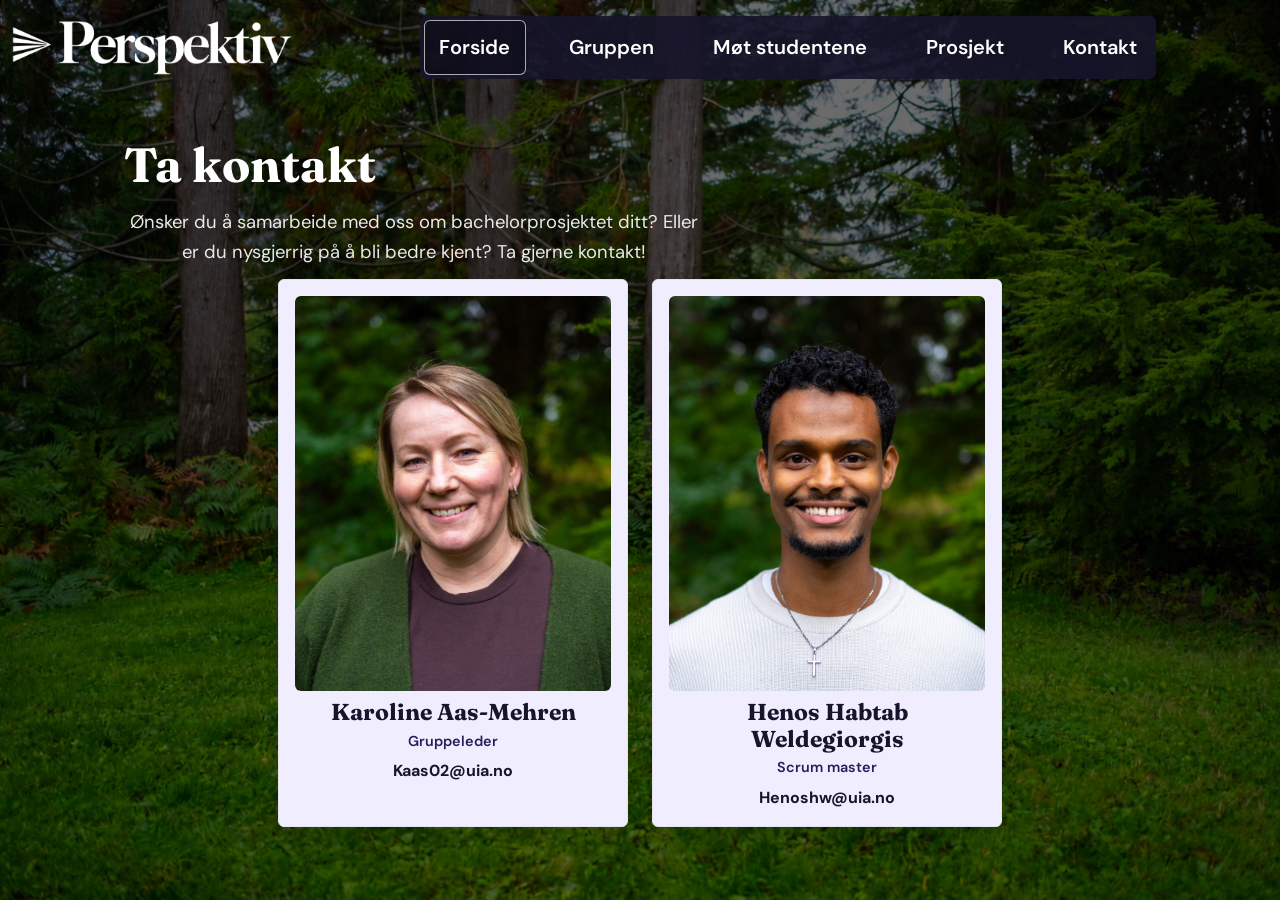
==== commit c683d557: "Flere justeringer." ====
--- a/kontakt.html
+++ b/kontakt.html
@@ -14,12 +14,11 @@
         <details class="nav-menu" open>
           <summary>Meny</summary>
           <ul>
-          <li><a href="index.html">Forside</a></li>
+          <li><a href="index.html" class="active" aria-current="page">Forside</a></li>
+          <li><a href="om-oss.html">Gruppen</a></li>
           <li><a href="møt-studentene.html">Møt studentene</a></li>
-          <li><a href="om-oss.html">Gruppen</a></li>
           <li><a href="prosjekt.html">Prosjekt</a></li>
-          <li><a href="kontakt.html" class="active" aria-current="page">Kontakt</a></li>
-          
+          <li><a href="kontakt.html">Kontakt</a></li>
           </ul>
         </details>
       </nav>
@@ -41,14 +40,14 @@
     <section class="section container">
       <div class="contact-grid">
         <article class="contact-card">
-          <img src="images/Logo/Ta Kontakt/Gruppe leder.jpg" alt="Karoline Aas-Mehren, gruppeleder" />
+          <img src="images/Logo/Ta Kontakt/Gruppeleder.jpg" alt="Karoline Aas-Mehren, gruppeleder" />
           <h2>Karoline Aas-Mehren</h2>
           <p class="role">Gruppeleder</p>
           <a href="mailto:Kaas02@uia.no">Kaas02@uia.no</a>
         </article>
 
         <article class="contact-card">
-          <img src="images/Logo/Ta Kontakt/Scrum master.jpg" alt="Henos Habtab Weldegiorgis, scrum master" />
+          <img src="images/Logo/Ta Kontakt/Scrum master2.jpg" alt="Henos Habtab Weldegiorgis, scrum master" />
           <h2>Henos Habtab Weldegiorgis</h2>
           <p class="role">Scrum master</p>
           <a href="mailto:Henoshw@uia.no">Henoshw@uia.no</a>
--- a/css/style.css
+++ b/css/style.css
@@ -393,13 +393,36 @@
 }
 
 .home-hero {
-  background-image: url("../images/%C3%85pen%20venstre.jpg");
+  background-image: url("../images/Hoyrestilt_cropped.jpg");
   background-size: cover;
 }
 
 .home-hero .container {
   justify-content: center;
-  transform: translateY(-2rem);
+  transform: translateY(0.5rem);
+}
+
+.home-video-placeholder {
+  align-items: center;
+  aspect-ratio: 16 / 9;
+  background-color: rgba(23, 21, 43, 0.78);
+  border: 2px dashed rgba(255, 255, 255, 0.8);
+  border-radius: var(--radius);
+  color: #fff;
+  display: flex;
+  font-family: "Fraunces", Georgia, serif;
+  font-size: 1.1rem;
+  justify-content: center;
+  max-width: 20rem;
+  padding: 1rem;
+  text-align: center;
+  width: 80%;
+}
+
+@media (min-width: 768px) and (max-width: 1099px) {
+  .home-hero .container {
+    transform: translateY(0.5rem);
+  }
 }
 
 @media (min-aspect-ratio: 5 / 3) and (min-width: 768px) {
@@ -425,28 +448,50 @@
   padding-top: 10rem;
 }
 
+.student-list-back-to-top {
+  display: flex;
+  justify-content: center;
+  margin: 2rem auto 0;
+  max-width: var(--max-width);
+  padding: 0 1.5rem;
+}
+
+.student-list-page .practice-section {
+  scroll-margin-top: 8rem;
+}
+
 .student-list-page {
   background: url("../images/Trees.png") center / cover no-repeat fixed;
 }
 
-.student-list-page main > .section > h2,
+.student-list-page main > .section > h2 {
+  color: #fff;
+  text-shadow: 0 1px 4px rgba(23, 21, 43, 0.8);
+}
+
 .student-list-page main > .section > p {
   color: #fff;
   text-shadow: 0 1px 4px rgba(23, 21, 43, 0.8);
 }
 
 .about-page > .hero {
-  background-image: url("../images/%C3%85pen%20venstre.jpg");
-  background-position: center top;
+  background-image: url("../images/Hoyrestilt.jpg");
+  background-position: left top;
   background-size: contain;
   padding: 7rem 0 1.5rem;
 }
 
 .about-hero .container {
+  margin: 0;
+  max-width: none;
   justify-content: center;
 }
 
 @media (min-width: 1280px) {
+  .about-page > .hero {
+    min-height: max(100svh, calc(66.6667vw - 2rem));
+  }
+
   .about-hero .container {
     transform: translateY(1.5rem);
   }
@@ -462,9 +507,9 @@
 
 @media (min-width: 1280px) {
   .about-hero .about-text-copy {
-    width: clamp(21rem, 27vw, 24rem);
-    padding: 0.8rem;
-    font-size: clamp(0.88rem, 1.1vw, 0.92rem);
+    width: calc(48vw - 1.5rem);
+    max-width: none;
+    font-size: clamp(0.92rem, 1.05vw, 1.2rem);
     line-height: 1.35;
   }
 
@@ -498,7 +543,7 @@
 
   .about-page > .hero::before {
     aspect-ratio: 3 / 2;
-    background: url("../images/%C3%85pen%20venstre.jpg") center / contain no-repeat;
+    background: url("../images/Hoyrestilt_cropped.jpg") center / contain no-repeat;
     content: "";
     display: block;
     width: 100%;
@@ -592,6 +637,7 @@
 }
 
 .contact-page .contact-card {
+  background-color: var(--color-highlight);
   justify-self: center;
   padding: 1rem;
   width: min(100%, 350px);
@@ -718,9 +764,18 @@
 }
 
 .about-hero .about-text-copy {
-  background-color: rgba(23, 21, 43, 0.78);
-  border: 1px solid rgba(255, 255, 255, 0.2);
-  box-shadow: 0 10px 28px rgba(0, 0, 0, 0.2);
+  background-color: transparent;
+  border-color: transparent;
+  box-shadow: none;
+}
+
+@media (min-width: 1280px) {
+  .about-hero .about-text-copy {
+    background-color: rgba(23, 21, 43, 0.74);
+    border: 1px solid rgba(255, 255, 255, 0.2);
+    border-radius: var(--radius);
+    box-shadow: var(--shadow);
+  }
 }
 
 .about-hero .about-text-copy h2,
@@ -730,14 +785,17 @@
 }
 
 .about-hero .about-text-copy > p:last-child {
-  border-top: 1px solid rgba(255, 255, 255, 0.32);
-  color: #fff;
-  font-size: clamp(1.05rem, 1.12em, 1.18rem);
+  background-color: rgba(240, 237, 255, 0.12);
+  border: 0;
+  border-left: 3px solid var(--color-highlight);
+  border-radius: var(--radius);
+  color: #fff;
+  font-size: 1.25rem;
   font-weight: 700;
-  line-height: 1.3;
-  margin-top: 0.65rem;
-  padding-top: 0.75rem;
-  text-shadow: 0 1px 3px rgba(0, 0, 0, 0.65);
+  line-height: 1.25;
+  margin-top: 1rem;
+  padding: 0.85rem 1rem;
+  text-shadow: none;
 }
 
 .about-video-column {
@@ -781,12 +839,14 @@
   width: 100%;
 }
 
-.about-highlights {
+.about-page .about-highlights {
+  background-color: var(--color-highlight);
   display: grid;
   gap: 1rem;
   grid-template-columns: repeat(3, minmax(0, 1fr));
-  padding-bottom: 3.5rem;
-  padding-top: 0;
+  margin: 0;
+  max-width: none;
+  padding: 2.5rem max(1.5rem, calc((100vw - var(--max-width)) / 2 + 1.5rem)) 3.5rem;
 }
 
 .about-highlights article {
@@ -890,6 +950,10 @@
   display: grid;
   grid-template-columns: repeat(auto-fit, minmax(220px, 1fr));
   gap: 1.5rem;
+}
+
+.student-list-page .student-grid .card {
+  background-color: var(--color-highlight);
 }
 
 @media (min-width: 900px) {
@@ -998,6 +1062,78 @@
   margin-bottom: 0.25rem;
 }
 
+.home-values-section {
+  align-items: start;
+  background-color: var(--color-highlight);
+  display: grid;
+  gap: 1rem 2rem;
+  grid-template-columns: minmax(0, 0.9fr) minmax(0, 1.1fr);
+  margin: 0;
+  max-width: none;
+  padding: 4.5rem max(1.5rem, calc((100vw - var(--max-width)) / 2 + 1.5rem)) 3rem;
+}
+
+.home-values-section > h2 {
+  grid-column: 1;
+  margin: 0;
+}
+
+.home-values-section > p {
+  align-self: center;
+  border-left: 2px solid var(--color-accent);
+  color: var(--color-muted);
+  grid-column: 2;
+  margin: 0;
+  max-width: 46rem;
+  padding-left: 1rem;
+}
+
+.home-values-section .value-list {
+  gap: 1.25rem;
+  grid-column: 1 / -1;
+  margin-top: 0.5rem;
+}
+
+.home-values-section .value-list li {
+  background-color: var(--color-surface);
+  border: 1px solid var(--color-border);
+  border-radius: var(--radius);
+  border-top: 3px solid var(--color-accent);
+  box-shadow: var(--shadow);
+  padding: 1.25rem;
+  transition: transform 0.15s ease, box-shadow 0.15s ease;
+}
+
+.home-values-section .value-list li:hover {
+  box-shadow: 0 12px 28px rgba(23, 21, 43, 0.14);
+  transform: translateY(-3px);
+}
+
+@media (max-width: 767px) {
+  .home-values-section {
+    gap: 0.85rem;
+    grid-template-columns: minmax(0, 1fr);
+    padding-bottom: 2.5rem;
+    padding-top: 5rem;
+  }
+
+  .home-values-section > h2,
+  .home-values-section > p,
+  .home-values-section .value-list {
+    grid-column: 1;
+  }
+
+  .home-values-section > p {
+    border-left: 0;
+    padding-left: 0;
+  }
+
+  .home-values-section .value-list {
+    gap: 0.85rem;
+    margin-top: 0.5rem;
+  }
+}
+
 /* ---------- Praksisprosjekter ---------- */
 
 .practice-section {
@@ -1076,7 +1212,7 @@
     grid-column: 1;
   }
 
-  .about-highlights {
+  .about-page .about-highlights {
     gap: 1.5rem;
     grid-template-columns: 1fr;
     padding-bottom: 2.5rem;
@@ -1124,7 +1260,7 @@
 .profile {
   margin: 0 auto;
   max-width: 980px;
-  background-color: var(--color-surface);
+  background-color: var(--color-highlight);
   border: 1px solid var(--color-border);
   border-radius: var(--radius);
   box-shadow: var(--shadow);
@@ -1502,18 +1638,18 @@
 }
 
 .solution-grid figure:nth-child(4) {
+  grid-column: 1 / span 6;
+  grid-row: 3 / span 2;
+}
+
+.solution-grid figure:nth-child(5) {
   grid-column: 7 / span 6;
-  grid-row: 3 / span 2;
-}
-
-.solution-grid figure:nth-child(5) {
-  grid-column: 1 / span 6;
+  grid-row: 3;
+}
+
+.solution-grid figure:nth-child(6) {
+  grid-column: 7 / span 6;
   grid-row: 4;
-}
-
-.solution-grid figure:nth-child(6) {
-  grid-column: 1 / span 6;
-  grid-row: 3;
 }
 
 .project-news-section {
@@ -1658,6 +1794,99 @@
   font-family: "Fraunces", Georgia, serif;
   font-size: 1.35rem;
   margin-top: 0;
+}
+
+@media (min-width: 768px) and (max-width: 1099px) {
+  body:not(.project-page) .nav-menu[data-collapsed="true"] {
+    position: relative;
+  }
+
+  body:not(.project-page) .nav-menu[data-collapsed="true"] > summary {
+    background-color: rgba(255, 255, 255, 0.16);
+    border: 1px solid rgba(255, 255, 255, 0.75);
+    border-radius: var(--radius);
+    color: #fff;
+    cursor: pointer;
+    display: block;
+    font-size: 1rem;
+    font-weight: 700;
+    min-height: 2.75rem;
+    min-width: 3.5rem;
+    padding: 0.5rem 0.75rem;
+    text-align: center;
+  }
+
+  body:not(.project-page) .nav-menu[data-collapsed="true"] > summary::-webkit-details-marker {
+    display: none;
+  }
+
+  body:not(.project-page) .nav-menu[data-collapsed="true"] > summary::after {
+    content: " +";
+  }
+
+  body:not(.project-page) .nav-menu[data-collapsed="true"][open] > summary::after {
+    content: " -";
+  }
+
+  body:not(.project-page) .main-nav > .nav-menu[data-collapsed="true"] > ul {
+    background-color: var(--color-primary-dark);
+    border: 1px solid rgba(255, 255, 255, 0.3);
+    border-radius: var(--radius);
+    box-shadow: var(--shadow);
+    display: none;
+    flex-direction: column;
+    gap: 0.25rem;
+    min-width: 13rem;
+    padding: 0.5rem;
+    position: absolute;
+    right: 0;
+    top: calc(100% + 0.5rem);
+  }
+
+  body:not(.project-page) .main-nav > .nav-menu[data-collapsed="true"][open] > ul {
+    display: flex;
+  }
+
+  body:not(.project-page) .main-nav > .nav-menu[data-collapsed="true"] > ul > li,
+  body:not(.project-page) .main-nav > .nav-menu[data-collapsed="true"] > ul > li > details,
+  body:not(.project-page) .main-nav > .nav-menu[data-collapsed="true"] > ul > li > a,
+  body:not(.project-page) .main-nav > .nav-menu[data-collapsed="true"] > ul > li > details > summary {
+    width: 100%;
+  }
+
+  body:not(.project-page) .main-nav > .nav-menu[data-collapsed="true"] > ul > li > a,
+  body:not(.project-page) .main-nav > .nav-menu[data-collapsed="true"] > ul > li > details > summary {
+    display: block;
+    text-align: left;
+  }
+
+  body:not(.project-page) .main-nav .student-menu-list {
+    left: auto;
+    margin-top: 0.25rem;
+    position: static;
+    width: 100%;
+  }
+
+  .student-page .site-header .nav-menu[data-collapsed="true"] > summary {
+    background-color: var(--color-surface);
+    border-color: var(--color-border);
+    color: var(--color-primary-dark);
+  }
+
+  .student-page .site-header .main-nav > .nav-menu[data-collapsed="true"] > ul {
+    background-color: var(--color-surface);
+    border-color: var(--color-border);
+  }
+
+  .student-page .site-header .main-nav > .nav-menu[data-collapsed="true"] > ul > li > a,
+  .student-page .site-header .main-nav > .nav-menu[data-collapsed="true"] > ul > li > details > summary {
+    color: var(--color-primary-dark);
+  }
+
+  .student-page .site-header .main-nav > .nav-menu[data-collapsed="true"] > ul > li > a:hover,
+  .student-page .site-header .main-nav > .nav-menu[data-collapsed="true"] > ul > li > details > summary:hover {
+    background-color: var(--color-highlight);
+  }
 }
 
 @media (max-width: 767px) {
@@ -1779,14 +2008,14 @@
 
   .hero:not(.contact-hero)::before {
     aspect-ratio: 3 / 2;
-    background: url("../images/%C3%85pen%20venstre.jpg") center / contain no-repeat;
+    background: url("../images/Hoyrestilt_cropped.jpg") center / contain no-repeat;
     content: "";
     display: block;
     width: 100%;
   }
 
   .about-page .hero::before {
-    background-image: url("../images/%C3%85pen%20venstre.jpg");
+    background-image: url("../images/Hoyrestilt_cropped.jpg");
   }
 
   .about-hero .container {
@@ -1804,6 +2033,7 @@
   .hero.home-hero {
     display: grid;
     grid-template-columns: minmax(0, 1fr);
+    min-height: max(100svh, 46rem);
     padding-top: 0;
     padding-bottom: 2rem;
   }
@@ -1811,7 +2041,7 @@
   .hero.home-hero::before {
     background-image:
       linear-gradient(180deg, rgba(23, 21, 43, 0.02) 15%, rgba(23, 21, 43, 0.78) 100%),
-      url("../images/%C3%85pen%20venstre.jpg");
+      url("../images/Hoyrestilt_cropped.jpg");
     background-position: center, center top;
     background-repeat: no-repeat, no-repeat;
     background-size: 100% 100%, contain;
@@ -1849,6 +2079,10 @@
     margin-bottom: 0.75rem;
   }
 
+  .home-video-placeholder {
+    width: 70%;
+  }
+
   .home-hero .btn {
     align-self: flex-start;
   }
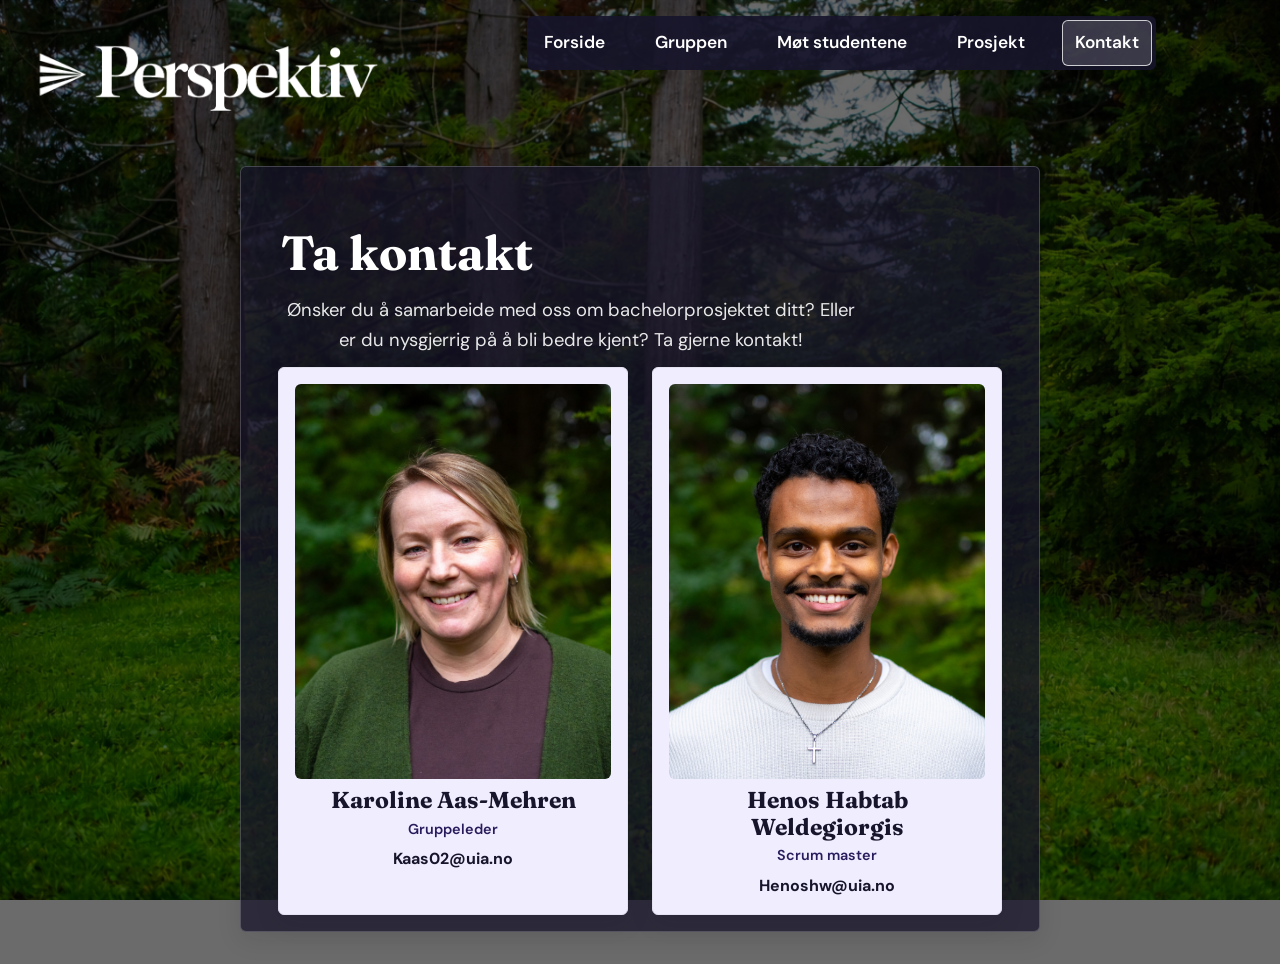
==== commit 01b95269: "Justeringer for helhet mellom alle sidene. Lagt på mørk innramming av hovedtekstene for tydeligere t" ====
--- a/kontakt.html
+++ b/kontakt.html
@@ -14,11 +14,11 @@
         <details class="nav-menu" open>
           <summary>Meny</summary>
           <ul>
-          <li><a href="index.html" class="active" aria-current="page">Forside</a></li>
+          <li><a href="index.html">Forside</a></li>
           <li><a href="om-oss.html">Gruppen</a></li>
           <li><a href="møt-studentene.html">Møt studentene</a></li>
           <li><a href="prosjekt.html">Prosjekt</a></li>
-          <li><a href="kontakt.html">Kontakt</a></li>
+          <li><a href="kontakt.html" class="active" aria-current="page">Kontakt</a></li>
           </ul>
         </details>
       </nav>
@@ -30,30 +30,32 @@
   </a>
 
   <main class="contact-content">
-    <section class="hero contact-hero">
-      <div class="container">
-        <h1>Ta kontakt</h1>
-        <p>Ønsker du å samarbeide med oss om bachelorprosjektet ditt? Eller er du nysgjerrig på å bli bedre kjent? Ta gjerne kontakt!</p>
-      </div>
-    </section>
+    <div class="contact-card-zone">
+      <section class="hero contact-hero">
+        <div class="container">
+          <h1>Ta kontakt</h1>
+          <p>Ønsker du å samarbeide med oss om bachelorprosjektet ditt? Eller er du nysgjerrig på å bli bedre kjent? Ta gjerne kontakt!</p>
+        </div>
+      </section>
 
-    <section class="section container">
-      <div class="contact-grid">
-        <article class="contact-card">
-          <img src="images/Logo/Ta Kontakt/Gruppeleder.jpg" alt="Karoline Aas-Mehren, gruppeleder" />
-          <h2>Karoline Aas-Mehren</h2>
-          <p class="role">Gruppeleder</p>
-          <a href="mailto:Kaas02@uia.no">Kaas02@uia.no</a>
-        </article>
+      <section class="section container">
+        <div class="contact-grid">
+          <article class="contact-card">
+            <img src="images/Logo/Ta Kontakt/Gruppeleder.jpg" alt="Karoline Aas-Mehren, gruppeleder" />
+            <h2>Karoline Aas-Mehren</h2>
+            <p class="role">Gruppeleder</p>
+            <a href="mailto:Kaas02@uia.no">Kaas02@uia.no</a>
+          </article>
 
-        <article class="contact-card">
-          <img src="images/Logo/Ta Kontakt/Scrum master2.jpg" alt="Henos Habtab Weldegiorgis, scrum master" />
-          <h2>Henos Habtab Weldegiorgis</h2>
-          <p class="role">Scrum master</p>
-          <a href="mailto:Henoshw@uia.no">Henoshw@uia.no</a>
-        </article>
-      </div>
-    </section>
+          <article class="contact-card">
+            <img src="images/Logo/Ta Kontakt/Scrum master2.jpg" alt="Henos Habtab Weldegiorgis, scrum master" />
+            <h2>Henos Habtab Weldegiorgis</h2>
+            <p class="role">Scrum master</p>
+            <a href="mailto:Henoshw@uia.no">Henoshw@uia.no</a>
+          </article>
+        </div>
+      </section>
+    </div>
   </main>
 
   <script src="js/logo-scroll.js"></script>
--- a/css/style.css
+++ b/css/style.css
@@ -9,6 +9,8 @@
   --color-primary-dark: #17152b;
   --color-secondary: #291c5c;
   --color-accent: #09203f;
+  --color-overlay-surface: rgba(23, 21, 43, 0.74);
+  --logo-width: clamp(182px, 31.2vw, 364px);
   --color-hero-accent: #ffffff;
   --color-bg: #f8f7fb;
   --color-surface: #ffffff;
@@ -47,16 +49,16 @@
   text-decoration: underline;
 }
 
-body:not(.project-page) a:focus-visible,
-body:not(.project-page) .nav-menu > summary:focus-visible {
+body a:focus-visible,
+body .nav-menu > summary:focus-visible {
   outline: 2px solid currentColor;
   outline-offset: 3px;
 }
 
-body:not(.project-page) .main-nav a,
-body:not(.project-page) .nav-menu > summary,
-body:not(.project-page) .student-menu summary,
-body:not(.project-page) .student-page-nav a {
+body .main-nav a,
+body .nav-menu > summary,
+body .student-menu summary,
+body .student-page-nav a {
   transition: background-color 0.15s ease, border-color 0.15s ease, color 0.15s ease;
 }
 
@@ -95,7 +97,6 @@
 }
 
 .fixed-logo {
-  --logo-width: clamp(182px, 31.2vw, 364px);
   display: block;
   left: 1.5rem;
   position: fixed;
@@ -107,7 +108,6 @@
 }
 
 .student-page .fixed-logo {
-  --logo-width: clamp(110px, 18vw, 170px);
   z-index: 31;
 }
 
@@ -216,13 +216,10 @@
   color: #fff;
 }
 
-.student-page .main-nav a,
 .student-page .student-menu summary {
   color: var(--color-primary-dark);
 }
 
-.student-page .main-nav a:hover,
-.student-page .main-nav a:focus,
 .student-page .student-menu summary:hover,
 .student-page .student-menu summary:focus {
   background-color: var(--color-highlight);
@@ -275,7 +272,7 @@
   display: flex;
   flex-wrap: wrap;
   gap: 0.65rem;
-  padding-top: 5.5rem;
+  padding-top: max(5.5rem, calc(var(--logo-width) * 0.32 + 1.5rem));
   position: relative;
   z-index: 1;
 }
@@ -308,7 +305,7 @@
 .hero {
   align-items: stretch;
   background-color: var(--color-primary-dark);
-  background-image: url("../images/Zoomed%20ut.jpg");
+  background-image: url("../images/Zoomed ut.jpg");
   background-position: center;
   background-repeat: no-repeat;
   background-size: contain;
@@ -334,17 +331,6 @@
   z-index: 20;
 }
 
-.contact-page .main-nav a,
-.contact-page .student-menu summary {
-  color: #fff;
-  font-size: 1.25rem;
-  padding: 0.65rem 0.9rem;
-}
-
-.contact-page .main-nav > .nav-menu > ul {
-  gap: 1.75rem;
-}
-
 .contact-page .student-menu-list a {
   color: var(--color-text);
 }
@@ -352,14 +338,6 @@
 .contact-page .student-menu-list a:hover,
 .contact-page .student-menu-list a:focus {
   color: var(--color-primary-dark);
-}
-
-.contact-page .main-nav a.active,
-.contact-page .main-nav a:hover,
-.contact-page .main-nav a:focus {
-  background-color: rgba(0, 0, 0, 0.28);
-  border-color: rgba(255, 255, 255, 0.65);
-  color: #fff;
 }
 
 .contact-page .fixed-logo img {
@@ -399,7 +377,21 @@
 
 .home-hero .container {
   justify-content: center;
-  transform: translateY(0.5rem);
+  transform: translateY(-2.5rem);
+}
+
+.home-hero .hero-copy {
+  margin-bottom: -0.375rem;
+  transform: translateY(-0.5rem);
+}
+
+.home-hero .hero-copy h1 {
+  font-size: clamp(2.75rem, 5.6vw, 5.4rem);
+}
+
+.home-hero .hero-copy p {
+  font-size: clamp(1.15rem, 1.75vw, 1.5rem);
+  line-height: 1.35;
 }
 
 .home-video-placeholder {
@@ -419,9 +411,38 @@
   width: 80%;
 }
 
+.home-hero .home-values-cta {
+  align-items: center;
+  background-color: var(--color-highlight);
+  border: 1px solid rgba(255, 255, 255, 0.9);
+  color: var(--color-primary-dark);
+  display: inline-flex;
+  gap: 0.75rem;
+  margin-top: 2.25rem;
+  padding: 0.85rem 1rem 0.85rem 1.25rem;
+}
+
+.home-values-cta-icon {
+  align-items: center;
+  background-color: var(--color-primary-dark);
+  border-radius: 50%;
+  color: #fff;
+  display: inline-flex;
+  height: 1.8rem;
+  justify-content: center;
+  line-height: 1;
+  transition: transform 0.15s ease;
+  width: 1.8rem;
+}
+
+.home-values-cta:hover .home-values-cta-icon,
+.home-values-cta:focus .home-values-cta-icon {
+  transform: translateY(2px);
+}
+
 @media (min-width: 768px) and (max-width: 1099px) {
   .home-hero .container {
-    transform: translateY(0.5rem);
+    transform: translateY(-2rem);
   }
 }
 
@@ -431,21 +452,26 @@
   }
 }
 
-body:not(.project-page):not(.student-page) .site-header .main-nav {
+body .site-header .main-nav {
   background-color: rgba(23, 21, 43, 0.9);
   border-radius: var(--radius);
   padding: 0.25rem;
 }
 
-.student-page .site-header .main-nav {
-  background-color: rgba(255, 255, 255, 0.96);
-  border: 1px solid var(--color-border);
-  border-radius: var(--radius);
-  padding: 0.25rem;
-}
-
-.student-list-page main > .section:first-child {
-  padding-top: 10rem;
+.student-list-page .student-content-zone {
+  background-color: var(--color-overlay-surface);
+  border: 1px solid rgba(255, 255, 255, 0.18);
+  border-radius: var(--radius);
+  max-width: 1140px;
+  margin-left: auto;
+  margin-right: auto;
+  margin-top: 10rem;
+  padding: 2rem 1.5rem 0;
+  width: calc(100% - 1.5rem);
+}
+
+.student-list-page .student-content-zone > .section:first-child {
+  padding-top: 0;
 }
 
 .student-list-back-to-top {
@@ -464,18 +490,18 @@
   background: url("../images/Trees.png") center / cover no-repeat fixed;
 }
 
-.student-list-page main > .section > h2 {
+.student-list-page .student-content-zone > .section > h2 {
   color: #fff;
   text-shadow: 0 1px 4px rgba(23, 21, 43, 0.8);
 }
 
-.student-list-page main > .section > p {
+.student-list-page .student-content-zone > .section > p {
   color: #fff;
   text-shadow: 0 1px 4px rgba(23, 21, 43, 0.8);
 }
 
 .about-page > .hero {
-  background-image: url("../images/Hoyrestilt.jpg");
+  background-image: url("../images/Zoomed\ ut.jpg");
   background-position: left top;
   background-size: contain;
   padding: 7rem 0 1.5rem;
@@ -493,7 +519,8 @@
   }
 
   .about-hero .container {
-    transform: translateY(1.5rem);
+    justify-content: flex-end;
+    transform: none;
   }
 }
 
@@ -507,8 +534,10 @@
 
 @media (min-width: 1280px) {
   .about-hero .about-text-copy {
-    width: calc(48vw - 1.5rem);
-    max-width: none;
+    align-self: center;
+    margin-inline: 0;
+    max-width: 74rem;
+    width: 100%;
     font-size: clamp(0.92rem, 1.05vw, 1.2rem);
     line-height: 1.35;
   }
@@ -528,7 +557,46 @@
   }
 }
 
-@media (max-width: 1279px) {
+@media (min-width: 960px) and (max-width: 1279px) {
+  .about-page > .hero {
+    background-image: none;
+    display: grid;
+    grid-template-columns: minmax(0, 1fr);
+    min-height: auto;
+    padding: 0;
+  }
+
+  .about-page > .hero::before {
+    aspect-ratio: 3 / 2;
+    background: url("../images/Zoomed\ ut.jpg") center / cover no-repeat;
+    content: "";
+    display: block;
+    grid-area: 1 / 1;
+    width: 100%;
+  }
+
+  .about-hero .container {
+    grid-area: 1 / 1;
+    justify-content: flex-end;
+    padding: 0 1.5rem;
+    position: relative;
+    transform: none;
+    z-index: 1;
+  }
+
+  .about-hero .about-text-copy {
+    align-self: center;
+    background-color: var(--color-overlay-surface);
+    border: 1px solid rgba(255, 255, 255, 0.2);
+    border-radius: var(--radius);
+    box-shadow: var(--shadow);
+    margin-inline: 0;
+    max-width: 74rem;
+    width: 100%;
+  }
+}
+
+@media (max-width: 959px) {
   .about-hero .about-text-copy {
     max-width: none;
     width: 100%;
@@ -543,7 +611,7 @@
 
   .about-page > .hero::before {
     aspect-ratio: 3 / 2;
-    background: url("../images/Hoyrestilt_cropped.jpg") center / contain no-repeat;
+    background: url("../images/Zoomed\ ut.jpg") center / contain no-repeat;
     content: "";
     display: block;
     width: 100%;
@@ -589,20 +657,13 @@
   overflow-x: hidden;
 }
 
-.contact-page > * {
+.contact-page > *:not(.fixed-logo) {
   position: relative;
   z-index: 1;
 }
 
 .contact-page .contact-content {
   transform: none;
-}
-
-.contact-page .fixed-logo {
-  --logo-width: clamp(160px, 26vw, 300px);
-  left: 0;
-  position: fixed;
-  top: 0;
 }
 
 .contact-page .contact-hero {
@@ -634,6 +695,21 @@
   justify-content: center;
   justify-items: center;
   margin-top: 0.25rem;
+}
+
+.contact-page .contact-card-zone {
+  background-color: var(--color-overlay-surface);
+  border: 1px solid rgba(255, 255, 255, 0.2);
+  border-radius: var(--radius);
+  box-shadow: var(--shadow);
+  margin: 5rem auto 2rem;
+  max-width: 800px;
+  padding: 1rem;
+  width: calc(100% - 2rem);
+}
+
+.contact-page .contact-card-zone > .section {
+  padding: 0.25rem 0 0;
 }
 
 .contact-page .contact-card {
@@ -769,12 +845,53 @@
   box-shadow: none;
 }
 
-@media (min-width: 1280px) {
+@media (min-width: 960px) {
   .about-hero .about-text-copy {
+    align-content: start;
     background-color: rgba(23, 21, 43, 0.74);
     border: 1px solid rgba(255, 255, 255, 0.2);
     border-radius: var(--radius);
     box-shadow: var(--shadow);
+    display: grid;
+    font-size: 0.95rem;
+    gap: 0.75rem;
+    grid-template-columns: minmax(0, 1fr);
+    line-height: 1.4;
+    padding: 0.9rem 1.25rem;
+  }
+
+  .about-hero .about-text-copy h2 {
+    grid-column: 1 / -1;
+    font-size: 1.5rem;
+    margin-bottom: 0;
+  }
+
+  .about-hero .about-text-copy > p {
+    margin-bottom: 0;
+    max-width: none;
+  }
+
+  .about-hero .about-text-copy > p:first-of-type {
+    font-size: 1rem;
+    grid-column: 1 / -1;
+    line-height: 1.35;
+  }
+
+  .about-hero .about-text-copy > p:not(:first-of-type):not(:last-child) {
+    line-height: 1.4;
+    margin-bottom: 0;
+  }
+
+  .about-hero .about-text-copy > p:last-child {
+    font-size: 0.95rem;
+    grid-column: 1 / -1;
+    line-height: 1.2;
+    margin-top: 0.2rem;
+    padding: 0.65rem 0.9rem;
+  }
+
+  .about-hero .scroll-indicator {
+    display: none;
   }
 }
 
@@ -1063,35 +1180,49 @@
 }
 
 .home-values-section {
-  align-items: start;
   background-color: var(--color-highlight);
-  display: grid;
-  gap: 1rem 2rem;
-  grid-template-columns: minmax(0, 0.9fr) minmax(0, 1.1fr);
   margin: 0;
   max-width: none;
   padding: 4.5rem max(1.5rem, calc((100vw - var(--max-width)) / 2 + 1.5rem)) 3rem;
 }
 
-.home-values-section > h2 {
-  grid-column: 1;
+.home-values-intro {
+  align-items: start;
+  background-color: var(--color-overlay-surface);
+  border: 1px solid rgba(255, 255, 255, 0.2);
+  border-radius: var(--radius);
+  box-shadow: var(--shadow);
+  color: #fff;
+  display: grid;
+  gap: 0.85rem;
+  grid-template-columns: minmax(0, 1fr);
+  margin: 0 auto 1.5rem;
+  max-width: var(--max-width);
+  padding: 1.5rem 2rem;
+  width: 100%;
+}
+
+.home-values-intro > h2 {
+  color: #fff;
+  grid-column: 1 / -1;
   margin: 0;
 }
 
-.home-values-section > p {
-  align-self: center;
-  border-left: 2px solid var(--color-accent);
-  color: var(--color-muted);
-  grid-column: 2;
+.home-values-intro > p {
+  align-self: stretch;
+  border-left: 0;
+  border-top: 1px solid rgba(255, 255, 255, 0.38);
+  color: rgba(255, 255, 255, 0.9);
+  grid-column: 1 / -1;
   margin: 0;
-  max-width: 46rem;
-  padding-left: 1rem;
+  max-width: none;
+  padding: 0.75rem 0 0;
 }
 
 .home-values-section .value-list {
   gap: 1.25rem;
-  grid-column: 1 / -1;
-  margin-top: 0.5rem;
+  margin: 0 auto;
+  max-width: var(--max-width);
 }
 
 .home-values-section .value-list li {
@@ -1111,26 +1242,30 @@
 
 @media (max-width: 767px) {
   .home-values-section {
+    padding-bottom: 2.5rem;
+    padding-top: 3rem;
+  }
+
+  .home-values-intro {
     gap: 0.85rem;
     grid-template-columns: minmax(0, 1fr);
-    padding-bottom: 2.5rem;
-    padding-top: 5rem;
-  }
-
-  .home-values-section > h2,
-  .home-values-section > p,
-  .home-values-section .value-list {
+    padding: 1.25rem;
+  }
+
+  .home-values-intro > h2,
+  .home-values-intro > p {
     grid-column: 1;
   }
 
-  .home-values-section > p {
+  .home-values-intro > p {
     border-left: 0;
+    border-top: 1px solid rgba(255, 255, 255, 0.38);
     padding-left: 0;
+    padding-top: 0.75rem;
   }
 
   .home-values-section .value-list {
     gap: 0.85rem;
-    margin-top: 0.5rem;
   }
 }
 
@@ -1470,10 +1605,14 @@
 }
 
 .project-hero-overlay {
+  background-color: var(--color-overlay-surface);
+  border: 1px solid rgba(255, 255, 255, 0.2);
+  border-radius: var(--radius);
+  box-shadow: var(--shadow);
   color: #fff;
   margin-left: max(1.5rem, calc((100vw - var(--max-width)) / 2 + 1.5rem));
   max-width: min(42rem, calc(100% - 3rem));
-  padding: 0;
+  padding: 1.25rem 1.5rem;
   text-shadow: 0 2px 14px rgba(0, 0, 0, 0.35);
 }
 
@@ -1708,7 +1847,7 @@
   .project-hero-overlay {
     margin-left: 0;
     max-width: 100%;
-    padding: 0;
+    padding: 1rem;
   }
 
   .project-hero h1 {
@@ -1797,11 +1936,11 @@
 }
 
 @media (min-width: 768px) and (max-width: 1099px) {
-  body:not(.project-page) .nav-menu[data-collapsed="true"] {
+  body .nav-menu[data-collapsed="true"] {
     position: relative;
   }
 
-  body:not(.project-page) .nav-menu[data-collapsed="true"] > summary {
+  body .nav-menu[data-collapsed="true"] > summary {
     background-color: rgba(255, 255, 255, 0.16);
     border: 1px solid rgba(255, 255, 255, 0.75);
     border-radius: var(--radius);
@@ -1816,19 +1955,19 @@
     text-align: center;
   }
 
-  body:not(.project-page) .nav-menu[data-collapsed="true"] > summary::-webkit-details-marker {
+  body .nav-menu[data-collapsed="true"] > summary::-webkit-details-marker {
     display: none;
   }
 
-  body:not(.project-page) .nav-menu[data-collapsed="true"] > summary::after {
+  body .nav-menu[data-collapsed="true"] > summary::after {
     content: " +";
   }
 
-  body:not(.project-page) .nav-menu[data-collapsed="true"][open] > summary::after {
+  body .nav-menu[data-collapsed="true"][open] > summary::after {
     content: " -";
   }
 
-  body:not(.project-page) .main-nav > .nav-menu[data-collapsed="true"] > ul {
+  body .main-nav > .nav-menu[data-collapsed="true"] > ul {
     background-color: var(--color-primary-dark);
     border: 1px solid rgba(255, 255, 255, 0.3);
     border-radius: var(--radius);
@@ -1843,55 +1982,38 @@
     top: calc(100% + 0.5rem);
   }
 
-  body:not(.project-page) .main-nav > .nav-menu[data-collapsed="true"][open] > ul {
+  body .main-nav > .nav-menu[data-collapsed="true"][open] > ul {
     display: flex;
   }
 
-  body:not(.project-page) .main-nav > .nav-menu[data-collapsed="true"] > ul > li,
-  body:not(.project-page) .main-nav > .nav-menu[data-collapsed="true"] > ul > li > details,
-  body:not(.project-page) .main-nav > .nav-menu[data-collapsed="true"] > ul > li > a,
-  body:not(.project-page) .main-nav > .nav-menu[data-collapsed="true"] > ul > li > details > summary {
+  body .main-nav > .nav-menu[data-collapsed="true"] > ul > li,
+  body .main-nav > .nav-menu[data-collapsed="true"] > ul > li > details,
+  body .main-nav > .nav-menu[data-collapsed="true"] > ul > li > a,
+  body .main-nav > .nav-menu[data-collapsed="true"] > ul > li > details > summary {
     width: 100%;
   }
 
-  body:not(.project-page) .main-nav > .nav-menu[data-collapsed="true"] > ul > li > a,
-  body:not(.project-page) .main-nav > .nav-menu[data-collapsed="true"] > ul > li > details > summary {
+  body .main-nav > .nav-menu[data-collapsed="true"] > ul > li > a,
+  body .main-nav > .nav-menu[data-collapsed="true"] > ul > li > details > summary {
     display: block;
     text-align: left;
   }
 
-  body:not(.project-page) .main-nav .student-menu-list {
+  body .main-nav .student-menu-list {
     left: auto;
     margin-top: 0.25rem;
     position: static;
     width: 100%;
   }
 
-  .student-page .site-header .nav-menu[data-collapsed="true"] > summary {
-    background-color: var(--color-surface);
-    border-color: var(--color-border);
-    color: var(--color-primary-dark);
-  }
-
-  .student-page .site-header .main-nav > .nav-menu[data-collapsed="true"] > ul {
-    background-color: var(--color-surface);
-    border-color: var(--color-border);
-  }
-
-  .student-page .site-header .main-nav > .nav-menu[data-collapsed="true"] > ul > li > a,
-  .student-page .site-header .main-nav > .nav-menu[data-collapsed="true"] > ul > li > details > summary {
-    color: var(--color-primary-dark);
-  }
-
-  .student-page .site-header .main-nav > .nav-menu[data-collapsed="true"] > ul > li > a:hover,
-  .student-page .site-header .main-nav > .nav-menu[data-collapsed="true"] > ul > li > details > summary:hover {
-    background-color: var(--color-highlight);
-  }
 }
 
 @media (max-width: 767px) {
+  :root {
+    --logo-width: clamp(110px, 42vw, 170px);
+  }
+
   .fixed-logo {
-    --logo-width: clamp(110px, 42vw, 170px);
     left: 1rem;
     top: 1rem;
   }
@@ -1972,29 +2094,8 @@
     width: 100%;
   }
 
-  .student-page .nav-menu > summary {
-    background-color: var(--color-surface);
-    border-color: var(--color-border);
-    color: var(--color-primary-dark);
-  }
-
   .student-list-page main > .section:first-child {
     padding-top: 7rem;
-  }
-
-  .student-page .main-nav > .nav-menu > ul {
-    background-color: var(--color-surface);
-    border-color: var(--color-border);
-  }
-
-  .student-page .main-nav > .nav-menu > ul > li > a,
-  .student-page .main-nav > .nav-menu > ul > li > details > summary {
-    color: var(--color-primary-dark);
-  }
-
-  .student-page .main-nav > .nav-menu > ul > li > a:hover,
-  .student-page .main-nav > .nav-menu > ul > li > details > summary:hover {
-    background-color: var(--color-highlight);
   }
 
   .hero:not(.contact-hero) {
@@ -2015,7 +2116,7 @@
   }
 
   .about-page .hero::before {
-    background-image: url("../images/Hoyrestilt_cropped.jpg");
+    background-image: url("../images/Zoomed ut.jpg");
   }
 
   .about-hero .container {
@@ -2056,7 +2157,7 @@
     justify-content: flex-start;
     min-height: max(calc(100vw * 2 / 3), 19rem);
     padding-bottom: 1rem;
-    padding-top: 5rem;
+    padding-top: 4.25rem;
     position: relative;
     transform: none;
     z-index: 1;
@@ -2064,18 +2165,21 @@
 
   .home-hero .hero-copy {
     max-width: 32rem;
+    margin-bottom: -0.125rem;
+    transform: translateY(-0.125rem);
     width: 100%;
   }
 
   .home-hero .hero-copy h1 {
-    font-size: clamp(1.75rem, 8vw, 2.4rem);
+    font-size: clamp(1.95rem, 8.9vw, 2.7rem);
     line-height: 1.05;
     margin-bottom: 0.5rem;
     max-width: 12ch;
   }
 
   .home-hero .hero-copy p {
-    font-size: 1rem;
+    font-size: 1.12rem;
+    line-height: 1.35;
     margin-bottom: 0.75rem;
   }
 
@@ -2113,21 +2217,26 @@
     gap: 0.5rem;
     grid-template-columns: repeat(2, minmax(0, 1fr));
   }
+
+  .contact-page .contact-card-zone {
+    padding: 0.5rem;
+  }
 }
 
 @media (max-width: 360px) {
   .home-hero .hero-copy {
-    padding: 0.55rem;
+    margin-bottom: 0.45rem;
+    padding: 0.25rem;
   }
 
   .home-hero .hero-copy h1 {
-    font-size: 1.55rem;
+    font-size: 1.85rem;
     line-height: 1.02;
     margin-bottom: 0.35rem;
   }
 
   .home-hero .hero-copy p {
-    font-size: 0.92rem;
+    font-size: 1.08rem;
     line-height: 1.2;
     margin-bottom: 0.5rem;
   }
@@ -2138,20 +2247,12 @@
 }
 
 .site-header .container {
-  padding-left: calc(1.5rem + clamp(182px, 31.2vw, 364px) + 1rem);
-}
-
-.student-page .site-header .container {
-  padding-left: calc(1.5rem + clamp(110px, 18vw, 170px) + 1rem);
-}
-
-.contact-page .site-header .container {
-  padding-left: calc(clamp(160px, 26vw, 300px) + 1rem);
+  padding-left: calc(1.5rem + var(--logo-width) + 1rem);
 }
 
 @media (max-width: 767px) {
   .site-header .container {
-    padding-left: calc(1rem + clamp(110px, 42vw, 170px) + 0.75rem);
+    padding-left: calc(1rem + var(--logo-width) + 0.75rem);
   }
 }
 
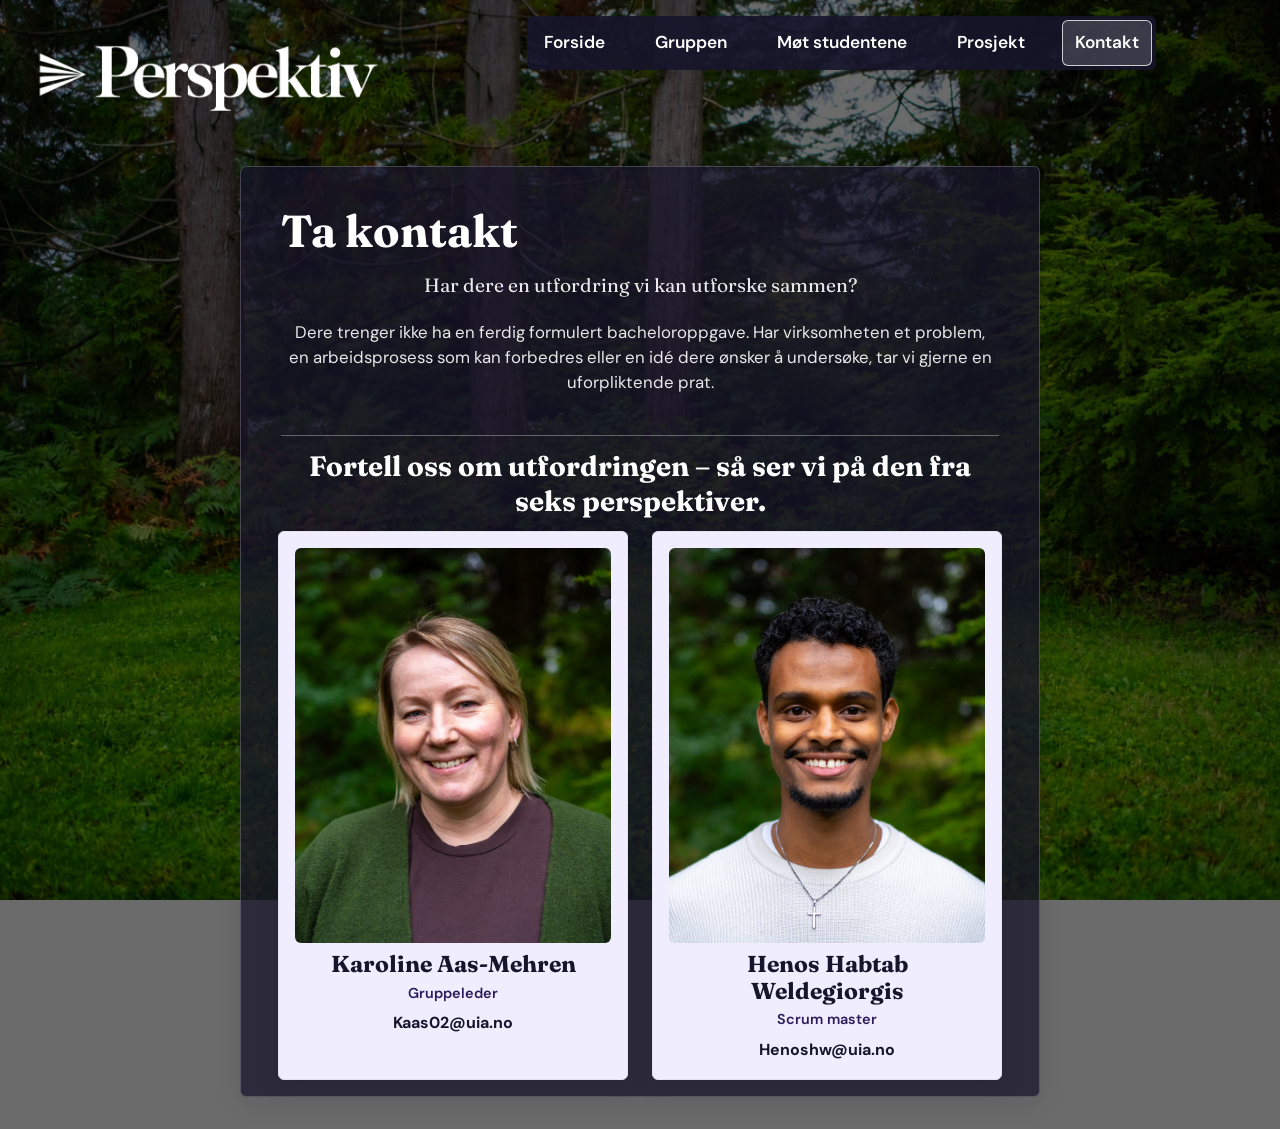
==== commit 25e8b453: "Tekstforberinger i hele nettsida." ====
--- a/kontakt.html
+++ b/kontakt.html
@@ -34,7 +34,11 @@
       <section class="hero contact-hero">
         <div class="container">
           <h1>Ta kontakt</h1>
-          <p>Ønsker du å samarbeide med oss om bachelorprosjektet ditt? Eller er du nysgjerrig på å bli bedre kjent? Ta gjerne kontakt!</p>
+          <p>Har dere en utfordring vi kan utforske sammen?</p>
+          <p>Dere trenger ikke ha en ferdig formulert bacheloroppgave. 
+            Har virksomheten et problem, en arbeidsprosess som kan forbedres eller
+             en idé dere ønsker å undersøke, tar vi gjerne en uforpliktende prat.</p>
+          <h1>Fortell oss om utfordringen – så ser vi på den fra seks perspektiver.</h1>
         </div>
       </section>
 
--- a/css/style.css
+++ b/css/style.css
@@ -667,18 +667,39 @@
 }
 
 .contact-page .contact-hero {
-  padding: 2.75rem 0 0.25rem;
+  padding: 1.5rem 0 0.25rem;
 }
 
 .contact-page .contact-hero h1 {
-  font-size: clamp(2.125rem, 3.75vw, 3.125rem);
-  margin-bottom: 0.35rem;
+  font-size: 2.8rem;
+  line-height: 1.08;
+}
+
+.contact-page .contact-hero h1:first-of-type {
+  margin-bottom: 0.4rem;
+}
+
+.contact-page .contact-hero h1:last-of-type {
+  border-top: 1px solid rgba(255, 255, 255, 0.32);
+  font-size: 1.75rem;
+  line-height: 1.25;
+  margin: 1.1rem auto 0;
+  max-width: 46rem;
+  padding-top: 0.85rem;
 }
 
 .contact-page .contact-hero p {
-  font-size: clamp(1.06rem, 1.44vw, 1.25rem);
-  max-width: 580px;
-  margin-bottom: 0;
+  font-size: 1.05rem;
+  line-height: 1.5;
+  margin: 0 auto 0.6rem;
+  max-width: 44rem;
+}
+
+.contact-page .contact-hero p:first-of-type {
+  font-family: "Fraunces", Georgia, serif;
+  font-size: 1.2rem;
+  line-height: 1.3;
+  max-width: 40rem;
 }
 
 .contact-page .section {
@@ -1430,13 +1451,13 @@
 }
 
 .profile-sidebar {
-  width: 160px;
+  width: 100%;
 }
 
 .student-project {
   align-self: start;
   text-align: center;
-  width: 160px;
+  width: 100%;
 }
 
 .student-project h2 {
@@ -1642,6 +1663,20 @@
   font-size: clamp(0.92rem, 1.25vw, 1.08rem);
   line-height: 1.55;
   margin: 0 0 0.8rem;
+}
+
+.project-intro p:nth-child(even) {
+  border-left: 2px solid rgba(216, 226, 240, 0.55);
+  color: #d8e2f0;
+  font-size: 0.72rem;
+  font-weight: 700;
+  line-height: 1.2;
+  margin-bottom: 0.2rem;
+  padding-left: 0.6rem;
+}
+
+.project-intro p:nth-child(odd):not(:first-child):not(:last-child) {
+  margin-bottom: 0.9rem;
 }
 
 .project-intro p:last-child {
@@ -1802,6 +1837,45 @@
   margin-bottom: 0;
 }
 
+.project-next-section {
+  background-color: rgba(255, 255, 255, 0.04);
+  border-bottom: 1px solid rgba(255, 255, 255, 0.12);
+  border-top: 1px solid rgba(255, 255, 255, 0.12);
+  padding: 3.5rem 0;
+}
+
+.project-next-content {
+  align-items: center;
+  display: grid;
+  gap: 3rem;
+  grid-template-columns: minmax(0, 1fr) minmax(0, 1fr);
+}
+
+.project-next-heading {
+  margin-bottom: 0;
+  max-width: 38rem;
+}
+
+.project-next-copy {
+  max-width: 42rem;
+}
+
+.project-next-copy p {
+  color: #f5f7fb;
+  font-size: clamp(1rem, 1.3vw, 1.12rem);
+  line-height: 1.55;
+  margin: 0 0 1.25rem;
+}
+
+.project-next-section .btn {
+  background-color: var(--color-highlight);
+  border: 1px solid var(--color-highlight);
+  color: var(--color-primary-dark);
+  display: inline-block;
+  font-size: 0.95rem;
+  padding: 0.85rem 1.2rem;
+}
+
 .news-collage {
   margin: 0 auto;
   max-width: var(--max-width);
@@ -1861,6 +1935,16 @@
   .project-section {
     padding-bottom: 2.5rem;
     padding-top: 2.5rem;
+  }
+
+  .project-next-section {
+    padding-bottom: 2.5rem;
+    padding-top: 2.5rem;
+  }
+
+  .project-next-content {
+    gap: 1.25rem;
+    grid-template-columns: minmax(0, 1fr);
   }
 
   .solution-grid {
@@ -2197,16 +2281,29 @@
 
   .contact-page .contact-hero {
     min-height: auto;
-    padding: 5.25rem 0 0.5rem;
+    padding: 1.25rem 0 0.5rem;
   }
 
   .contact-page .contact-hero h1 {
     font-size: 2rem;
   }
 
+  .contact-page .contact-hero h1:last-of-type {
+    font-size: 1.25rem;
+    line-height: 1.25;
+    margin-top: 0.85rem;
+    padding-top: 0.7rem;
+  }
+
   .contact-page .contact-hero p {
-    font-size: 0.86rem;
-    line-height: 1.35;
+    font-size: 1rem;
+    line-height: 1.45;
+    margin-bottom: 0.55rem;
+  }
+
+  .contact-page .contact-hero p:first-of-type {
+    font-size: 1.05rem;
+    line-height: 1.3;
   }
 
   .contact-page .contact-card img {
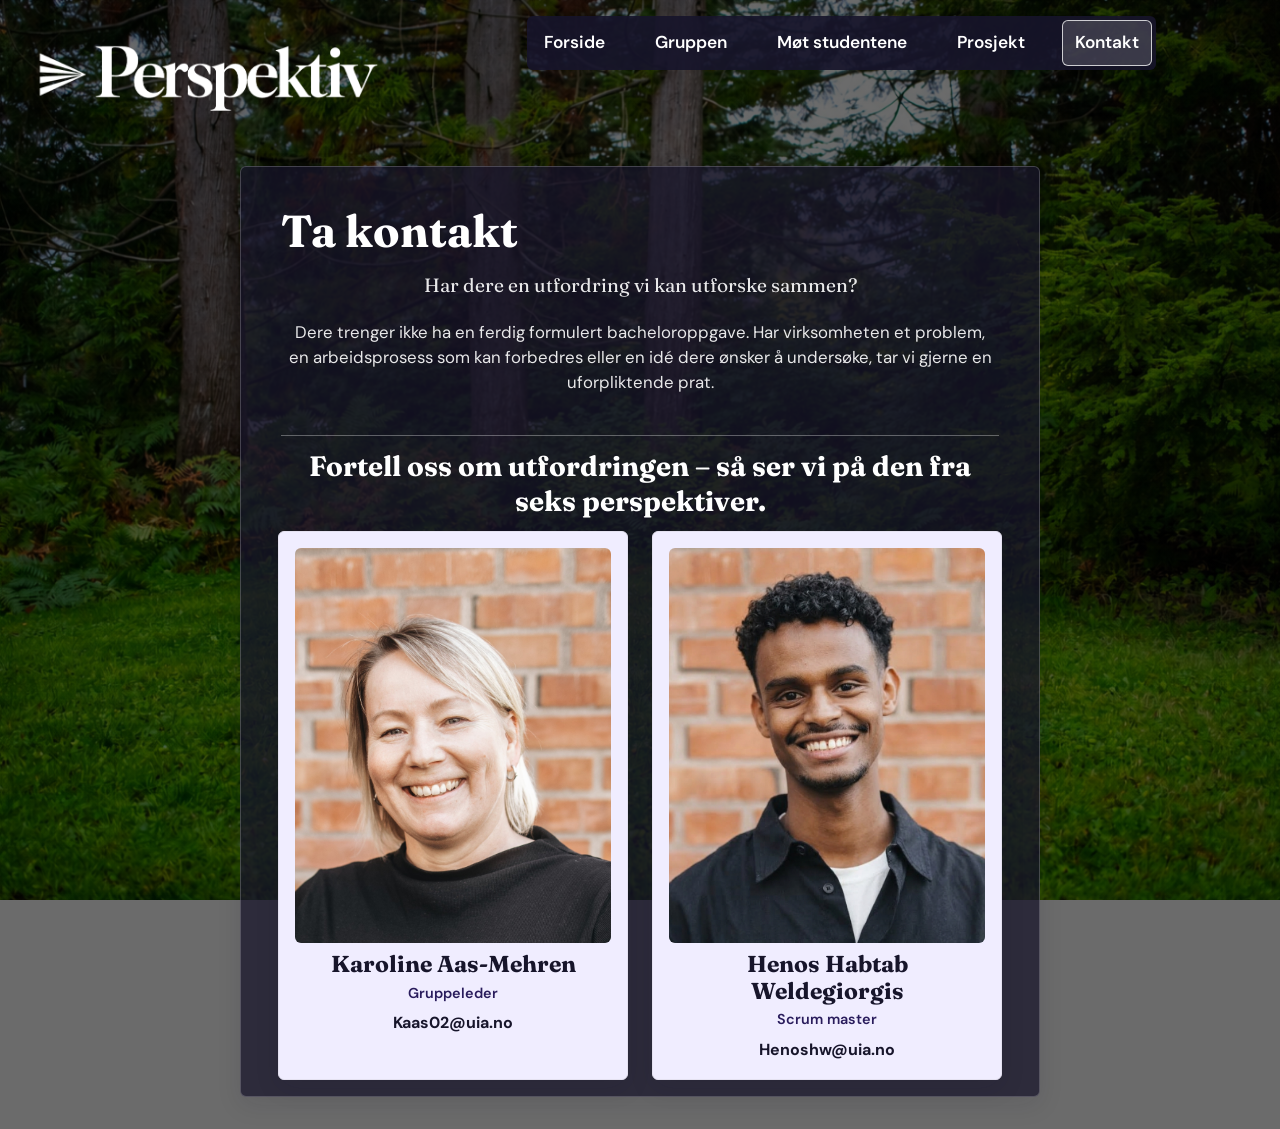
==== commit c63061b6: "Justeringer" ====
--- a/kontakt.html
+++ b/kontakt.html
@@ -45,14 +45,14 @@
       <section class="section container">
         <div class="contact-grid">
           <article class="contact-card">
-            <img src="images/Logo/Ta Kontakt/Gruppeleder.jpg" alt="Karoline Aas-Mehren, gruppeleder" />
+            <img src="images/Karoline.jpg" alt="Karoline Aas-Mehren, gruppeleder" />
             <h2>Karoline Aas-Mehren</h2>
             <p class="role">Gruppeleder</p>
             <a href="mailto:Kaas02@uia.no">Kaas02@uia.no</a>
           </article>
 
           <article class="contact-card">
-            <img src="images/Logo/Ta Kontakt/Scrum master2.jpg" alt="Henos Habtab Weldegiorgis, scrum master" />
+            <img src="images/Henoshw.jpg" alt="Henos Habtab Weldegiorgis, scrum master" />
             <h2>Henos Habtab Weldegiorgis</h2>
             <p class="role">Scrum master</p>
             <a href="mailto:Henoshw@uia.no">Henoshw@uia.no</a>
--- a/css/style.css
+++ b/css/style.css
@@ -1413,6 +1413,34 @@
   padding: 0.7rem 1.5rem 0;
 }
 
+.student-page main > nav[aria-label="Naviger mellom studenter"] a {
+  align-items: center;
+  background-color: var(--color-surface);
+  border: 2px solid var(--color-primary);
+  border-radius: var(--radius);
+  box-shadow: 0 3px 10px rgba(23, 21, 43, 0.2);
+  color: var(--color-primary-dark);
+  display: inline-flex;
+  font-size: 1.05rem;
+  font-weight: 700;
+  min-height: 2.75rem;
+  padding: 0.5rem 0.85rem;
+  transition: background-color 0.15s ease, color 0.15s ease, transform 0.15s ease;
+}
+
+.student-page main > nav[aria-label="Naviger mellom studenter"] a:hover,
+.student-page main > nav[aria-label="Naviger mellom studenter"] a:focus-visible {
+  background-color: var(--color-primary);
+  color: #fff;
+  text-decoration: none;
+  transform: translateY(-2px);
+}
+
+.student-page main > nav[aria-label="Naviger mellom studenter"] {
+  padding-left: 1.5rem;
+  padding-right: 1.5rem;
+}
+
 .profile {
   margin: 0 auto;
   max-width: 980px;
@@ -2216,32 +2244,27 @@
   }
 
   .hero.home-hero {
-    display: grid;
-    grid-template-columns: minmax(0, 1fr);
-    min-height: max(100svh, 46rem);
+    display: block;
+    min-height: auto;
     padding-top: 0;
     padding-bottom: 2rem;
   }
 
   .hero.home-hero::before {
-    background-image:
-      linear-gradient(180deg, rgba(23, 21, 43, 0.02) 15%, rgba(23, 21, 43, 0.78) 100%),
-      url("../images/Hoyrestilt_cropped.jpg");
-    background-position: center, center top;
-    background-repeat: no-repeat, no-repeat;
-    background-size: 100% 100%, contain;
-    grid-area: 1 / 1;
+    background-image: url("../images/Hoyrestilt_cropped.jpg");
+    background-position: center top;
+    background-repeat: no-repeat;
+    background-size: contain;
   }
 
   .hero.home-hero .container {
-    align-self: stretch;
-    aspect-ratio: 3 / 2;
+    align-self: auto;
+    aspect-ratio: auto;
     display: flex;
-    grid-area: 1 / 1;
     justify-content: flex-start;
-    min-height: max(calc(100vw * 2 / 3), 19rem);
-    padding-bottom: 1rem;
-    padding-top: 4.25rem;
+    min-height: 0;
+    padding-bottom: 0;
+    padding-top: 1.5rem;
     position: relative;
     transform: none;
     z-index: 1;
@@ -2249,8 +2272,8 @@
 
   .home-hero .hero-copy {
     max-width: 32rem;
-    margin-bottom: -0.125rem;
-    transform: translateY(-0.125rem);
+    margin-bottom: 0.5rem;
+    transform: none;
     width: 100%;
   }
 
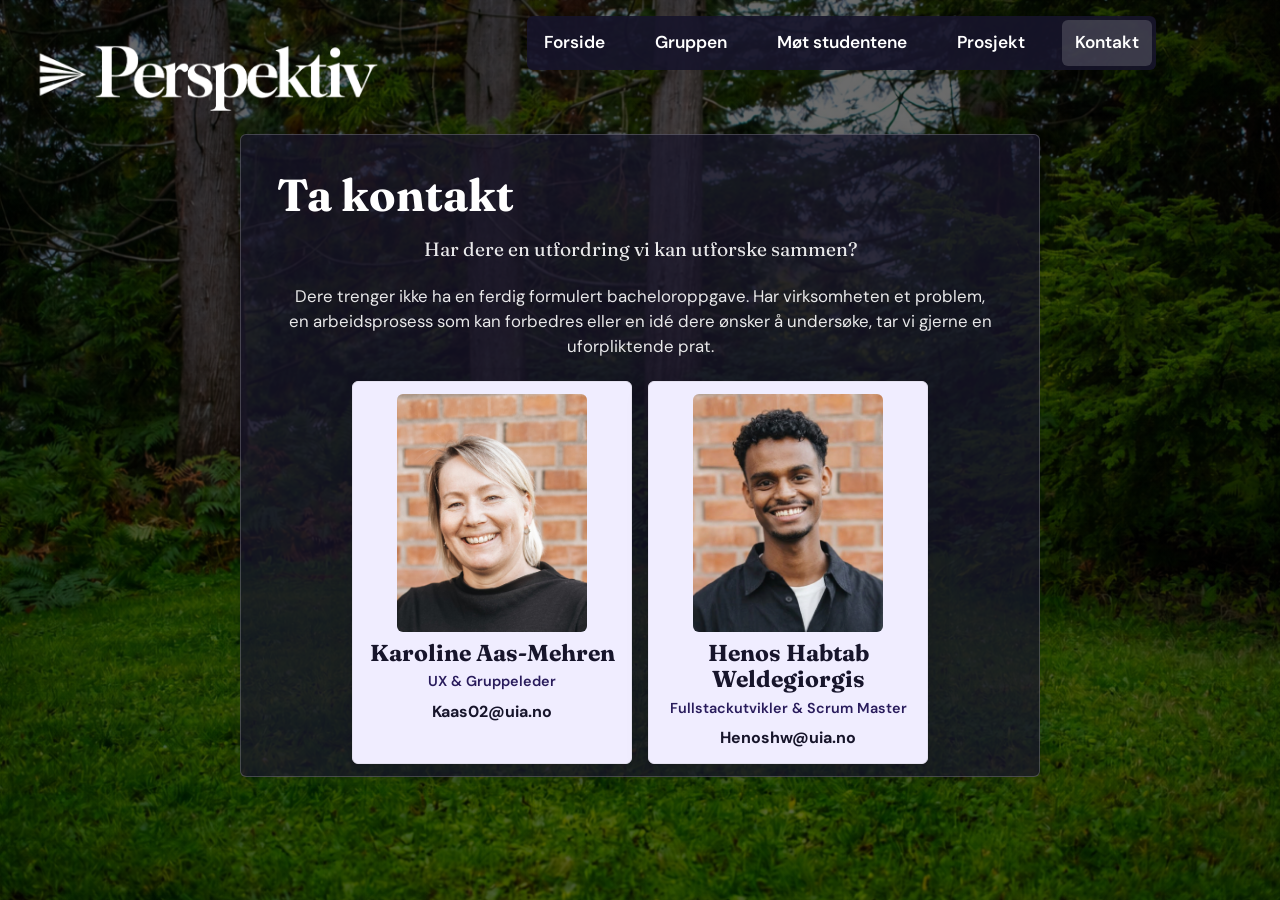
==== commit 7091c783: "Beskrivelse av endringene dine" ====
--- a/kontakt.html
+++ b/kontakt.html
@@ -38,7 +38,6 @@
           <p>Dere trenger ikke ha en ferdig formulert bacheloroppgave. 
             Har virksomheten et problem, en arbeidsprosess som kan forbedres eller
              en idé dere ønsker å undersøke, tar vi gjerne en uforpliktende prat.</p>
-          <h1>Fortell oss om utfordringen – så ser vi på den fra seks perspektiver.</h1>
         </div>
       </section>
 
@@ -47,14 +46,14 @@
           <article class="contact-card">
             <img src="images/Karoline.jpg" alt="Karoline Aas-Mehren, gruppeleder" />
             <h2>Karoline Aas-Mehren</h2>
-            <p class="role">Gruppeleder</p>
+            <p class="role">UX &amp; Gruppeleder</p>
             <a href="mailto:Kaas02@uia.no">Kaas02@uia.no</a>
           </article>
 
           <article class="contact-card">
             <img src="images/Henoshw.jpg" alt="Henos Habtab Weldegiorgis, scrum master" />
             <h2>Henos Habtab Weldegiorgis</h2>
-            <p class="role">Scrum master</p>
+            <p class="role">Fullstackutvikler &amp; Scrum Master</p>
             <a href="mailto:Henoshw@uia.no">Henoshw@uia.no</a>
           </article>
         </div>
--- a/css/style.css
+++ b/css/style.css
@@ -138,6 +138,7 @@
   text-decoration: none;
 }
 
+.main-nav > ul,
 .main-nav > .nav-menu > ul {
   list-style: none;
   display: flex;
@@ -165,7 +166,7 @@
 .main-nav a:focus,
 .main-nav a.active {
   background-color: rgba(255, 255, 255, 0.16);
-  border-color: rgba(255, 255, 255, 0.75);
+  border-color: transparent;
   color: #fff;
   text-decoration: none;
 }
@@ -371,13 +372,29 @@
 }
 
 .home-hero {
-  background-image: url("../images/Hoyrestilt_cropped.jpg");
+  background-image: none;
   background-size: cover;
+  overflow: hidden;
+  position: relative;
+}
+
+.home-hero-image {
+  height: 100%;
+  inset: 0;
+  object-fit: cover;
+  position: absolute;
+  width: 100%;
+  z-index: 0;
+}
+
+.home-hero .container {
+  position: relative;
+  z-index: 1;
 }
 
 .home-hero .container {
   justify-content: center;
-  transform: translateY(-2.5rem);
+  transform: translate(-8rem, 9rem);
 }
 
 .home-hero .hero-copy {
@@ -409,6 +426,10 @@
   padding: 1rem;
   text-align: center;
   width: 80%;
+}
+
+.home-values-section > .home-video-placeholder {
+  margin: 0 auto 1.5rem;
 }
 
 .home-hero .home-values-cta {
@@ -442,7 +463,7 @@
 
 @media (min-width: 768px) and (max-width: 1099px) {
   .home-hero .container {
-    transform: translateY(-2rem);
+    transform: translate(-5rem, 7rem);
   }
 }
 
@@ -458,6 +479,12 @@
   padding: 0.25rem;
 }
 
+.home-page .site-header .main-nav a.active,
+.home-page .site-header .main-nav a:hover,
+.home-page .site-header .main-nav a:focus {
+  border-color: transparent;
+}
+
 .student-list-page .student-content-zone {
   background-color: var(--color-overlay-surface);
   border: 1px solid rgba(255, 255, 255, 0.18);
@@ -465,8 +492,8 @@
   max-width: 1140px;
   margin-left: auto;
   margin-right: auto;
-  margin-top: 10rem;
-  padding: 2rem 1.5rem 0;
+  margin-top: 6rem;
+  padding: 1rem 1.25rem 0;
   width: calc(100% - 1.5rem);
 }
 
@@ -490,6 +517,10 @@
   background: url("../images/Trees.png") center / cover no-repeat fixed;
 }
 
+.student-list-page .fixed-logo {
+  width: clamp(140px, 18vw, 240px);
+}
+
 .student-list-page .student-content-zone > .section > h2 {
   color: #fff;
   text-shadow: 0 1px 4px rgba(23, 21, 43, 0.8);
@@ -498,6 +529,39 @@
 .student-list-page .student-content-zone > .section > p {
   color: #fff;
   text-shadow: 0 1px 4px rgba(23, 21, 43, 0.8);
+}
+
+.student-list-page .home-values-section {
+  background-color: var(--color-overlay-surface);
+  border: 1px solid rgba(255, 255, 255, 0.18);
+  border-radius: var(--radius);
+  box-shadow: var(--shadow);
+  color: #fff;
+  margin: 2rem 0 0;
+  max-width: none;
+  padding: 2rem 1.5rem;
+}
+
+.student-list-page .home-values-intro {
+  color: #fff;
+  margin-left: 0;
+  margin-right: 0;
+  max-width: none;
+  padding: 0;
+  text-align: left;
+}
+
+.student-list-page .home-values-intro > h2,
+.student-list-page .home-values-intro > p {
+  color: #fff;
+}
+
+.student-list-page .home-values-intro > p {
+  border-top-color: rgba(255, 255, 255, 0.38);
+}
+
+.student-list-page .home-values-section .value-list li {
+  color: var(--color-text);
 }
 
 .about-page > .hero {
@@ -679,15 +743,6 @@
   margin-bottom: 0.4rem;
 }
 
-.contact-page .contact-hero h1:last-of-type {
-  border-top: 1px solid rgba(255, 255, 255, 0.32);
-  font-size: 1.75rem;
-  line-height: 1.25;
-  margin: 1.1rem auto 0;
-  max-width: 46rem;
-  padding-top: 0.85rem;
-}
-
 .contact-page .contact-hero p {
   font-size: 1.05rem;
   line-height: 1.5;
@@ -711,8 +766,8 @@
 }
 
 .contact-page .contact-grid {
-  gap: 1.5rem;
-  grid-template-columns: repeat(2, minmax(0, 350px));
+  gap: 1rem;
+  grid-template-columns: repeat(2, minmax(0, 280px));
   justify-content: center;
   justify-items: center;
   margin-top: 0.25rem;
@@ -723,9 +778,9 @@
   border: 1px solid rgba(255, 255, 255, 0.2);
   border-radius: var(--radius);
   box-shadow: var(--shadow);
-  margin: 5rem auto 2rem;
+  margin: 3rem auto 1rem;
   max-width: 800px;
-  padding: 1rem;
+  padding: 0.75rem;
   width: calc(100% - 2rem);
 }
 
@@ -736,13 +791,13 @@
 .contact-page .contact-card {
   background-color: var(--color-highlight);
   justify-self: center;
-  padding: 1rem;
-  width: min(100%, 350px);
+  padding: 0.75rem;
+  width: min(100%, 280px);
 }
 
 .contact-page .contact-card img {
   aspect-ratio: 4 / 5;
-  max-width: none;
+  max-width: 190px;
   margin-bottom: 0.5rem;
   width: 100%;
 }
@@ -1087,7 +1142,7 @@
 .student-grid {
   display: grid;
   grid-template-columns: repeat(auto-fit, minmax(220px, 1fr));
-  gap: 1.5rem;
+  gap: 1rem;
 }
 
 .student-list-page .student-grid .card {
@@ -1109,7 +1164,7 @@
   border: 1px solid var(--color-border);
   border-radius: var(--radius);
   box-shadow: var(--shadow);
-  padding: 1.75rem 1.5rem;
+  padding: 1rem 1.25rem;
   text-align: center;
   transition: transform 0.15s ease, box-shadow 0.15s ease;
   position: relative;
@@ -1128,12 +1183,12 @@
 }
 
 .card .avatar {
-  width: 160px;
-  height: 160px;
+  width: 125px;
+  height: 125px;
   border-radius: 50%;
   background-color: var(--color-highlight);
   overflow: hidden;
-  margin: 0 auto 1rem;
+  margin: 0 auto 0.75rem;
   display: flex;
   align-items: center;
   justify-content: center;
@@ -1156,7 +1211,7 @@
 .card .role {
   color: var(--color-muted);
   font-size: 0.95rem;
-  margin-bottom: 1rem;
+  margin-bottom: 0.6rem;
 }
 
 .card-links a {
@@ -1201,7 +1256,7 @@
 }
 
 .home-values-section {
-  background-color: var(--color-highlight);
+  background-color: var(--color-bg);
   margin: 0;
   max-width: none;
   padding: 4.5rem max(1.5rem, calc((100vw - var(--max-width)) / 2 + 1.5rem)) 3rem;
@@ -1209,11 +1264,11 @@
 
 .home-values-intro {
   align-items: start;
-  background-color: var(--color-overlay-surface);
-  border: 1px solid rgba(255, 255, 255, 0.2);
-  border-radius: var(--radius);
-  box-shadow: var(--shadow);
-  color: #fff;
+  background-color: transparent;
+  border: 0;
+  border-radius: var(--radius);
+  box-shadow: none;
+  color: var(--color-text);
   display: grid;
   gap: 0.85rem;
   grid-template-columns: minmax(0, 1fr);
@@ -1224,7 +1279,7 @@
 }
 
 .home-values-intro > h2 {
-  color: #fff;
+  color: var(--color-primary-dark);
   grid-column: 1 / -1;
   margin: 0;
 }
@@ -1232,8 +1287,8 @@
 .home-values-intro > p {
   align-self: stretch;
   border-left: 0;
-  border-top: 1px solid rgba(255, 255, 255, 0.38);
-  color: rgba(255, 255, 255, 0.9);
+  border-top: 1px solid var(--color-border);
+  color: var(--color-text);
   grid-column: 1 / -1;
   margin: 0;
   max-width: none;
@@ -1244,6 +1299,50 @@
   gap: 1.25rem;
   margin: 0 auto;
   max-width: var(--max-width);
+}
+
+.home-about-section {
+  align-items: center;
+  display: grid;
+  gap: clamp(2rem, 5vw, 5rem);
+  grid-template-columns: minmax(0, 0.85fr) minmax(0, 1.15fr);
+  margin: 3rem auto 0;
+  max-width: var(--max-width);
+}
+
+.home-about-copy {
+  color: var(--color-text);
+}
+
+.home-about-copy h2 {
+  color: var(--color-primary-dark);
+  font-family: "Fraunces", Georgia, serif;
+  font-size: clamp(1.7rem, 3vw, 2.6rem);
+  line-height: 1.15;
+  margin: 0 0 0.7rem;
+}
+
+.home-about-copy p {
+  margin: 0 0 0.9rem;
+}
+
+.home-about-copy .home-about-lead {
+  color: var(--color-muted);
+  font-family: "Fraunces", Georgia, serif;
+  font-size: 1.2rem;
+  line-height: 1.3;
+}
+
+.home-about-copy p:last-child {
+  margin-bottom: 0;
+}
+
+.home-about-section .home-video-placeholder {
+  background-color: transparent;
+  border: 0;
+  max-width: none;
+  padding: 0;
+  width: 100%;
 }
 
 .home-values-section .value-list li {
@@ -1287,6 +1386,15 @@
 
   .home-values-section .value-list {
     gap: 0.85rem;
+  }
+
+  .home-about-section {
+    gap: 1.5rem;
+    grid-template-columns: 1fr;
+  }
+
+  .home-about-section .home-video-placeholder {
+    order: -1;
   }
 }
 
@@ -2251,7 +2359,7 @@
   }
 
   .hero.home-hero::before {
-    background-image: url("../images/Hoyrestilt_cropped.jpg");
+    background-image: url("../images/Zoomed ut.jpg");
     background-position: center top;
     background-repeat: no-repeat;
     background-size: contain;
@@ -2311,13 +2419,6 @@
     font-size: 2rem;
   }
 
-  .contact-page .contact-hero h1:last-of-type {
-    font-size: 1.25rem;
-    line-height: 1.25;
-    margin-top: 0.85rem;
-    padding-top: 0.7rem;
-  }
-
   .contact-page .contact-hero p {
     font-size: 1rem;
     line-height: 1.45;
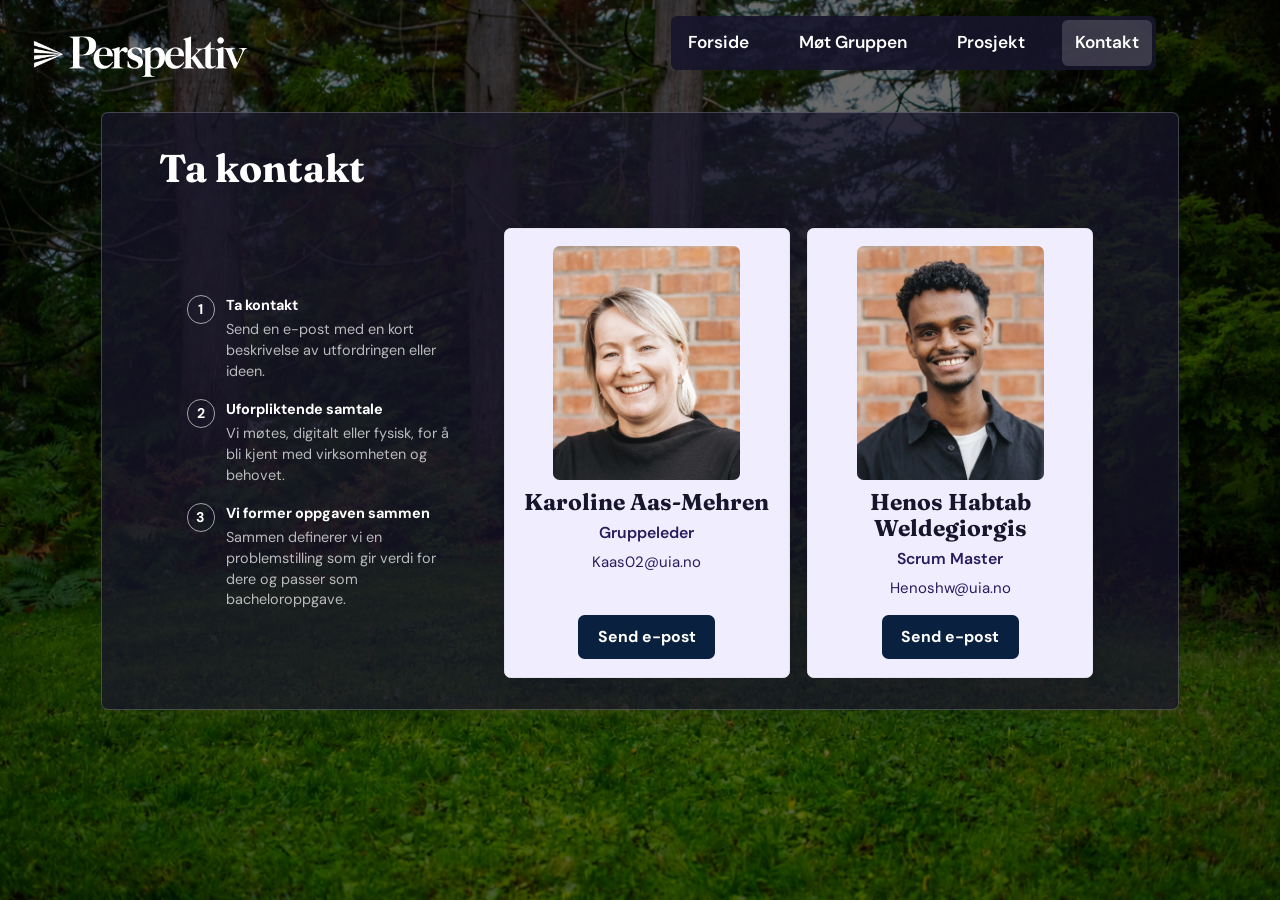
==== commit 1326deee: "Siste finpuss: slå sammen Gruppen-sidene og rydde i design - Fjerner om-oss.html og samler alt under" ====
--- a/kontakt.html
+++ b/kontakt.html
@@ -15,8 +15,7 @@
           <summary>Meny</summary>
           <ul>
           <li><a href="index.html">Forside</a></li>
-          <li><a href="om-oss.html">Gruppen</a></li>
-          <li><a href="møt-studentene.html">Møt studentene</a></li>
+          <li><a href="møt-studentene.html">Møt Gruppen</a></li>
           <li><a href="prosjekt.html">Prosjekt</a></li>
           <li><a href="kontakt.html" class="active" aria-current="page">Kontakt</a></li>
           </ul>
@@ -34,30 +33,47 @@
       <section class="hero contact-hero">
         <div class="container">
           <h1>Ta kontakt</h1>
-          <p>Har dere en utfordring vi kan utforske sammen?</p>
-          <p>Dere trenger ikke ha en ferdig formulert bacheloroppgave. 
-            Har virksomheten et problem, en arbeidsprosess som kan forbedres eller
-             en idé dere ønsker å undersøke, tar vi gjerne en uforpliktende prat.</p>
         </div>
       </section>
 
-      <section class="section container">
+      <div class="contact-layout">
+      <section class="contact-steps" aria-label="Slik kommer vi i gang">
+        <ol>
+          <li>
+            <strong>Ta kontakt</strong>
+            Send en e-post med en kort beskrivelse av utfordringen eller ideen.
+          </li>
+          <li>
+            <strong>Uforpliktende samtale</strong>
+            Vi møtes, digitalt eller fysisk, for å bli kjent med virksomheten og behovet.
+          </li>
+          <li>
+            <strong>Vi former oppgaven sammen</strong>
+            Sammen definerer vi en problemstilling som gir verdi for dere og passer som bacheloroppgave.
+          </li>
+        </ol>
+      </section>
+
+      <section class="contact-people" aria-label="Kontaktpersoner">
         <div class="contact-grid">
           <article class="contact-card">
-            <img src="images/Karoline.jpg" alt="Karoline Aas-Mehren, gruppeleder" />
+            <img src="images/Karoline.jpg" alt="Karoline Aas-Mehren" />
             <h2>Karoline Aas-Mehren</h2>
-            <p class="role">UX &amp; Gruppeleder</p>
-            <a href="mailto:Kaas02@uia.no">Kaas02@uia.no</a>
+            <p class="role">Gruppeleder</p>
+            <p class="contact-email">Kaas02@uia.no</p>
+            <a class="btn contact-btn" href="mailto:Kaas02@uia.no">Send e-post</a>
           </article>
 
           <article class="contact-card">
-            <img src="images/Henoshw.jpg" alt="Henos Habtab Weldegiorgis, scrum master" />
+            <img src="images/Henoshw.jpg" alt="Henos Habtab Weldegiorgis" />
             <h2>Henos Habtab Weldegiorgis</h2>
-            <p class="role">Fullstackutvikler &amp; Scrum Master</p>
-            <a href="mailto:Henoshw@uia.no">Henoshw@uia.no</a>
+            <p class="role">Scrum Master</p>
+            <p class="contact-email">Henoshw@uia.no</p>
+            <a class="btn contact-btn" href="mailto:Henoshw@uia.no">Send e-post</a>
           </article>
         </div>
       </section>
+      </div>
     </div>
   </main>
 
--- a/css/style.css
+++ b/css/style.css
@@ -341,6 +341,10 @@
   color: var(--color-primary-dark);
 }
 
+.contact-page .fixed-logo {
+  width: clamp(140px, 18vw, 240px);
+}
+
 .contact-page .fixed-logo img {
   filter: brightness(0) invert(1);
 }
@@ -439,8 +443,8 @@
   color: var(--color-primary-dark);
   display: inline-flex;
   gap: 0.75rem;
-  margin-top: 2.25rem;
-  padding: 0.85rem 1rem 0.85rem 1.25rem;
+  margin-top: 1.25rem;
+  padding: 1rem 1.15rem 1rem 1.35rem;
 }
 
 .home-values-cta-icon {
@@ -517,11 +521,40 @@
   background: url("../images/Trees.png") center / cover no-repeat fixed;
 }
 
+.student-list-page main,
+.project-page main {
+  zoom: 0.9;
+}
+
+.contact-page main {
+  zoom: 1.1;
+}
+
 .student-list-page .fixed-logo {
   width: clamp(140px, 18vw, 240px);
 }
 
-.student-list-page .student-content-zone > .section > h2 {
+.student-list-header {
+  align-items: center;
+  display: flex;
+  flex-wrap: wrap;
+  gap: 1rem;
+  justify-content: space-between;
+  margin-bottom: 1rem;
+}
+
+.section .student-list-header h2 {
+  margin: 0;
+}
+
+.student-list-header .btn {
+  background-color: var(--color-highlight);
+  border: 1px solid var(--color-border);
+  color: var(--color-primary-dark);
+}
+
+.student-list-page .student-content-zone > .section > h2,
+.student-list-page .student-list-header h2 {
   color: #fff;
   text-shadow: 0 1px 4px rgba(23, 21, 43, 0.8);
 }
@@ -531,15 +564,31 @@
   text-shadow: 0 1px 4px rgba(23, 21, 43, 0.8);
 }
 
+.student-list-page .about-highlights,
+.home-page .about-highlights {
+  display: grid;
+  gap: 1rem;
+  grid-template-columns: repeat(3, minmax(0, 1fr));
+  margin: 0;
+  max-width: none;
+  padding: 2rem 0 1rem;
+}
+
+.home-page .about-highlights {
+  margin: 0 auto;
+  max-width: 1080px;
+  padding: 2rem 1.5rem 3rem;
+}
+
 .student-list-page .home-values-section {
-  background-color: var(--color-overlay-surface);
-  border: 1px solid rgba(255, 255, 255, 0.18);
-  border-radius: var(--radius);
-  box-shadow: var(--shadow);
+  background-color: transparent;
+  border: 0;
+  border-radius: 0;
+  box-shadow: none;
   color: #fff;
   margin: 2rem 0 0;
   max-width: none;
-  padding: 2rem 1.5rem;
+  padding: 2rem 0 1rem;
 }
 
 .student-list-page .home-values-intro {
@@ -751,10 +800,10 @@
 }
 
 .contact-page .contact-hero p:first-of-type {
-  font-family: "Fraunces", Georgia, serif;
-  font-size: 1.2rem;
-  line-height: 1.3;
-  max-width: 40rem;
+  font-family: "DM Sans", "Segoe UI", sans-serif;
+  font-size: 1.05rem;
+  line-height: 1.5;
+  max-width: 44rem;
 }
 
 .contact-page .section {
@@ -780,7 +829,7 @@
   box-shadow: var(--shadow);
   margin: 3rem auto 1rem;
   max-width: 800px;
-  padding: 0.75rem;
+  padding: 0.75rem 0.75rem 2rem;
   width: calc(100% - 2rem);
 }
 
@@ -811,6 +860,124 @@
   font-size: 0.9rem;
   margin-bottom: 0.35rem;
 }
+
+/* Kontaktside: steg til venstre, kontaktpersoner til høyre */
+.contact-page .contact-card-zone {
+  margin-top: 1.5rem;
+  max-width: 980px;
+  padding: 0.5rem 1.75rem 1.75rem;
+}
+
+.contact-page .contact-hero h1 {
+  font-size: 2.2rem;
+}
+
+.contact-page .contact-hero p,
+.contact-page .contact-hero p:first-of-type {
+  font-size: 0.98rem;
+  margin-bottom: 0;
+}
+
+.contact-layout {
+  align-items: center;
+  display: grid;
+  gap: 3rem;
+  grid-template-columns: minmax(0, 240px) auto;
+  justify-content: center;
+  margin-top: 1.5rem;
+}
+
+.contact-page .contact-grid {
+  grid-template-columns: repeat(2, 260px);
+  margin-top: 0;
+}
+
+.contact-page .contact-card {
+  align-items: center;
+  display: flex;
+  flex-direction: column;
+  padding: 1rem 0.9rem;
+}
+
+.contact-page .contact-card img {
+  max-width: 170px;
+}
+
+.contact-page .contact-card h2 {
+  font-size: 1.3rem;
+}
+
+.contact-page .contact-card .contact-email {
+  color: var(--color-muted);
+  font-size: 0.85rem;
+  margin: 0 0 0.75rem;
+}
+
+.contact-page .contact-card .contact-btn {
+  background-color: var(--color-accent);
+  color: #fff;
+  font-size: 0.9rem;
+  margin-top: auto;
+  padding: 0.55rem 1.1rem;
+}
+
+.contact-page .contact-steps h2 {
+  color: #fff;
+  font-size: 1.35rem;
+  margin: 0 0 1rem;
+}
+
+.contact-steps ol {
+  counter-reset: contact-step;
+  display: grid;
+  gap: 1rem;
+  list-style: none;
+  margin: 0;
+  padding: 0;
+}
+
+.contact-steps li {
+  color: rgba(255, 255, 255, 0.7);
+  counter-increment: contact-step;
+  font-size: 0.82rem;
+  line-height: 1.45;
+  padding-left: 2.25rem;
+  position: relative;
+}
+
+.contact-steps li::before {
+  align-items: center;
+  border: 1px solid rgba(255, 255, 255, 0.6);
+  border-radius: 50%;
+  color: #fff;
+  content: counter(contact-step);
+  display: flex;
+  font-weight: 700;
+  height: 1.5rem;
+  justify-content: center;
+  left: 0;
+  position: absolute;
+  top: 0;
+  width: 1.5rem;
+  font-size: 0.8rem;
+}
+
+.contact-steps strong {
+  color: #fff;
+  display: block;
+  margin-bottom: 0.15rem;
+}
+
+@media (max-width: 820px) {
+  .contact-layout {
+    grid-template-columns: 1fr;
+  }
+
+  .contact-page .contact-grid {
+    grid-template-columns: repeat(2, minmax(0, 1fr));
+  }
+}
+
 
 .btn {
   display: inline-block;
@@ -1305,7 +1472,7 @@
   align-items: center;
   display: grid;
   gap: clamp(2rem, 5vw, 5rem);
-  grid-template-columns: minmax(0, 0.85fr) minmax(0, 1.15fr);
+  grid-template-columns: minmax(0, 1fr) minmax(0, 1.6fr);
   margin: 3rem auto 0;
   max-width: var(--max-width);
 }
@@ -1342,14 +1509,20 @@
   border: 0;
   max-width: none;
   padding: 0;
-  width: 100%;
+  transform: translateX(1rem);
+  width: calc(100% + 9rem);
+}
+
+.home-about-section .about-video {
+  aspect-ratio: 16 / 9;
+  height: auto;
+  object-fit: cover;
 }
 
 .home-values-section .value-list li {
   background-color: var(--color-surface);
   border: 1px solid var(--color-border);
   border-radius: var(--radius);
-  border-top: 3px solid var(--color-accent);
   box-shadow: var(--shadow);
   padding: 1.25rem;
   transition: transform 0.15s ease, box-shadow 0.15s ease;
@@ -1388,6 +1561,11 @@
     gap: 0.85rem;
   }
 
+  .student-list-page .about-highlights,
+  .home-page .about-highlights {
+    grid-template-columns: 1fr;
+  }
+
   .home-about-section {
     gap: 1.5rem;
     grid-template-columns: 1fr;
@@ -1395,6 +1573,12 @@
 
   .home-about-section .home-video-placeholder {
     order: -1;
+    transform: none;
+    width: 100%;
+  }
+
+  .home-about-section .about-video {
+    height: auto;
   }
 }
 
@@ -1419,7 +1603,14 @@
   border-radius: var(--radius);
   box-shadow: var(--shadow);
   padding: 1.5rem;
+  position: relative;
   transition: transform 0.15s ease, box-shadow 0.15s ease;
+}
+
+.practice-card > .btn::after {
+  content: "";
+  inset: 0;
+  position: absolute;
 }
 
 .practice-card:hover {
@@ -1507,14 +1698,23 @@
 
 .student-page {
   background: url("../images/Trees.png") center / cover no-repeat;
+  height: 100vh;
+  height: 100svh;
   min-height: 100vh;
   min-height: 100svh;
-  overflow-x: hidden;
+  overflow: hidden;
+}
+
+.student-page .fixed-logo {
+  width: clamp(130px, 22vw, 260px);
 }
 
 .student-page main {
+  height: calc(100vh - 4.25rem);
+  height: calc(100svh - 4.25rem);
   min-height: calc(100vh - 4.25rem);
   min-height: calc(100svh - 4.25rem);
+  overflow: hidden;
 }
 
 .student-page main > .section:first-of-type {
@@ -1552,7 +1752,7 @@
 .profile {
   margin: 0 auto;
   max-width: 980px;
-  background-color: var(--color-highlight);
+  background-color: var(--color-surface);
   border: 1px solid var(--color-border);
   border-radius: var(--radius);
   box-shadow: var(--shadow);
@@ -1801,16 +2001,6 @@
   margin: 0 0 0.8rem;
 }
 
-.project-intro p:nth-child(even) {
-  border-left: 2px solid rgba(216, 226, 240, 0.55);
-  color: #d8e2f0;
-  font-size: 0.72rem;
-  font-weight: 700;
-  line-height: 1.2;
-  margin-bottom: 0.2rem;
-  padding-left: 0.6rem;
-}
-
 .project-intro p:nth-child(odd):not(:first-child):not(:last-child) {
   margin-bottom: 0.9rem;
 }
@@ -1831,6 +2021,29 @@
 
 .project-page .project-section-heading .project-kicker {
   color: #d8e2f0;
+}
+
+.project-page .home-values-section {
+  background-color: #101b2d;
+  color: #fff;
+  padding-top: 0.5rem;
+}
+
+.project-page .solution-section {
+  padding-bottom: 1.5rem;
+}
+
+.project-page .home-values-intro > h2,
+.project-page .home-values-intro > p {
+  color: #fff;
+}
+
+.project-page .home-values-intro > p {
+  border-top-color: rgba(216, 226, 240, 0.55);
+}
+
+.project-page .home-values-section .value-list li {
+  color: var(--color-text);
 }
 
 .project-section h2 {
@@ -1924,6 +2137,14 @@
   width: 100%;
 }
 
+.solution-grid figcaption {
+  color: #fff;
+  font-size: 0.8rem;
+  line-height: 1.3;
+  margin-top: 0.5rem;
+  text-align: center;
+}
+
 .solution-grid figure:nth-child(1) {
   grid-column: 1 / span 8;
   grid-row: 1 / span 2;
@@ -2153,6 +2374,37 @@
   font-family: "Fraunces", Georgia, serif;
   font-size: 1.35rem;
   margin-top: 0;
+}
+
+.home-page .site-footer,
+.student-list-page .site-footer {
+  padding: 1rem 0;
+}
+
+.home-page .site-footer .container,
+.student-list-page .site-footer .container {
+  align-items: center;
+  display: flex;
+  flex-wrap: wrap;
+  gap: 1.25rem;
+  justify-content: center;
+}
+
+.home-page .site-footer .footer-cta,
+.student-list-page .site-footer .footer-cta {
+  margin: 0;
+}
+
+.home-page .site-footer .footer-cta .btn,
+.student-list-page .site-footer .footer-cta .btn {
+  background-color: var(--color-highlight);
+  color: var(--color-primary-dark);
+}
+
+.home-page .footer-brand,
+.student-list-page .footer-brand {
+  font-size: 1.15rem;
+  margin-bottom: 0;
 }
 
 @media (min-width: 768px) and (max-width: 1099px) {
